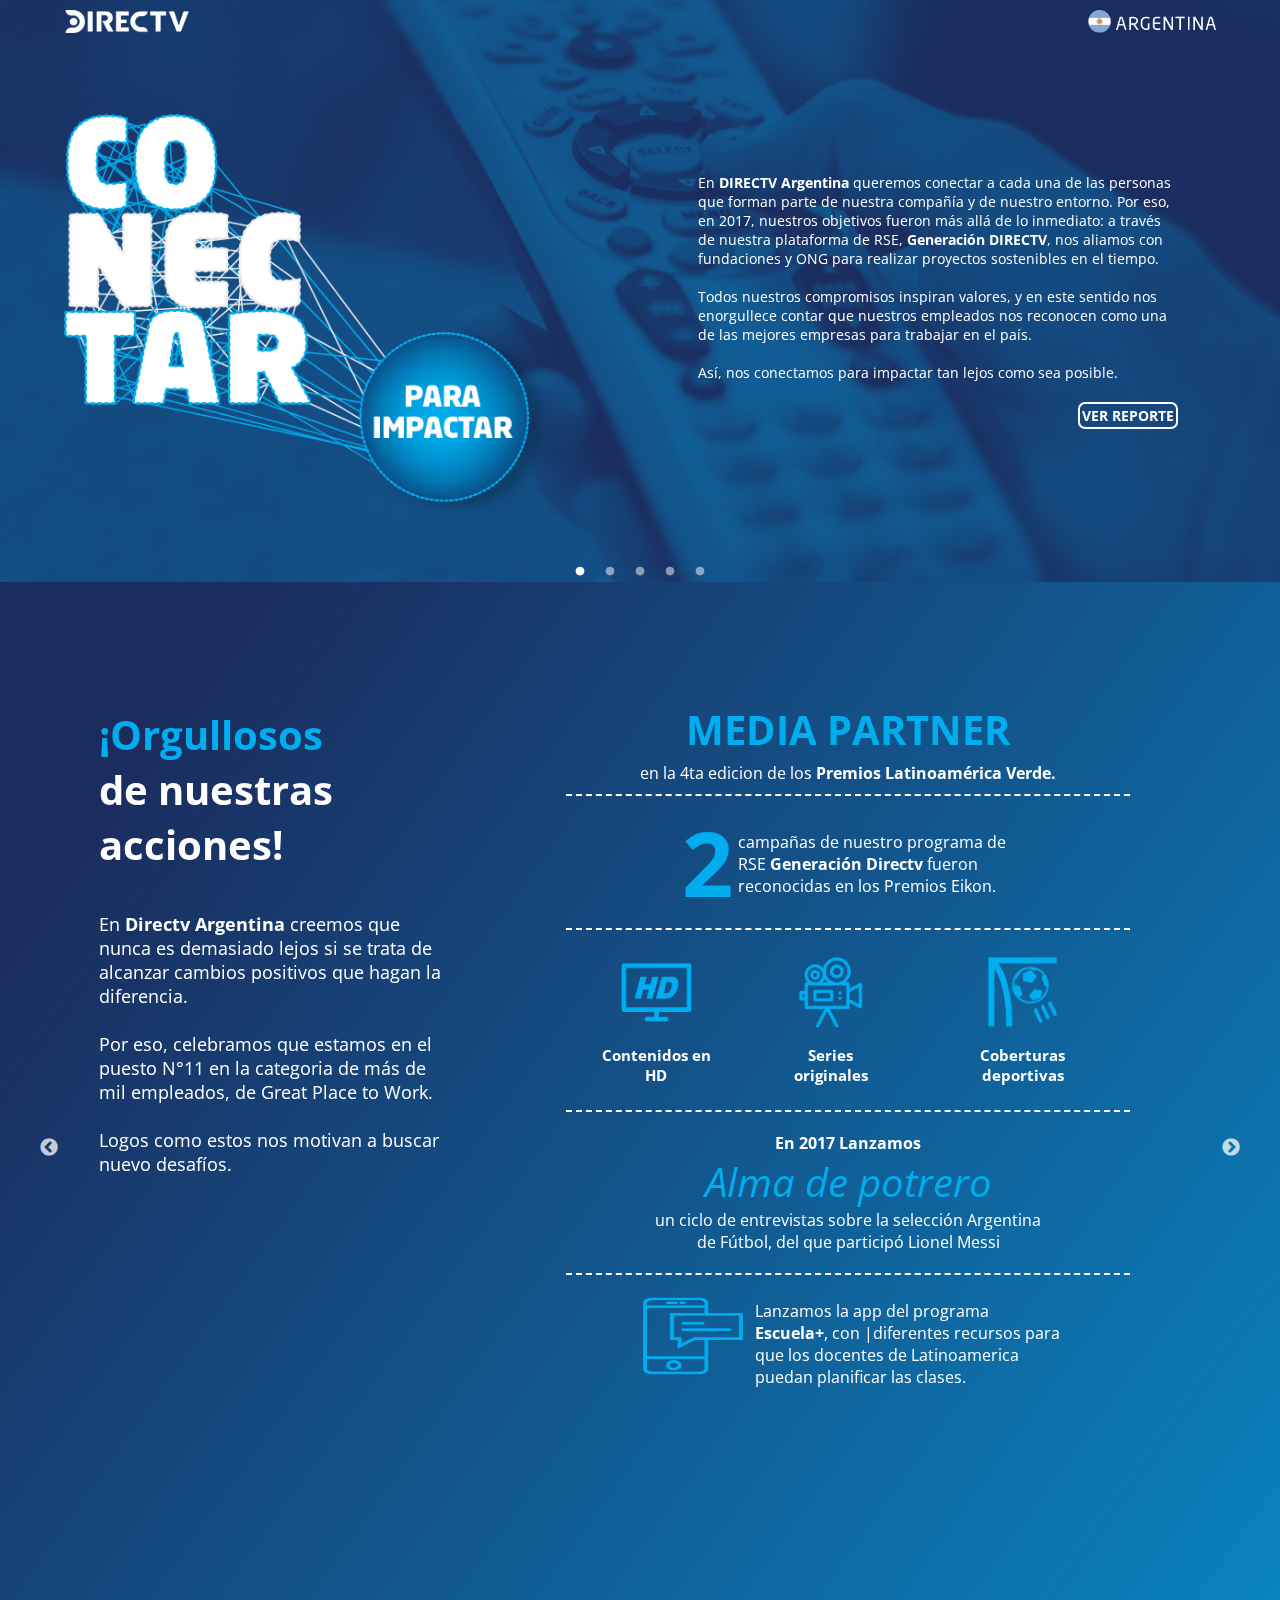
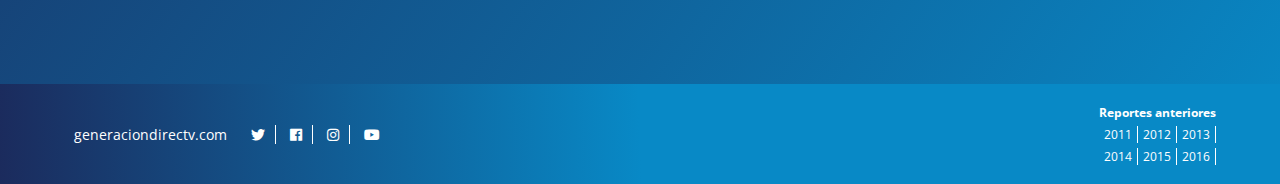
==== argentina/index.html @ cf3f569b "pre-fixes arg" ====
<!doctype html>
<html class="no-js" lang="">

<head>
  <meta charset="utf-8">
  <meta http-equiv="x-ua-compatible" content="ie=edge">
  <title></title>
  <meta name="description" content="">
  <meta name="viewport" content="width=device-width, initial-scale=1, shrink-to-fit=no">
  <meta name="keywords" content="directv, responsabilidad social, reporte de sustentabilidad, objetivos desarrollo sostenible, ods, rse, voluntariado, medio ambiente, tecnologia, satelital">

  <link rel="manifest" href="site.webmanifest">
  <link rel="apple-touch-icon" href="icon.png">
  <!-- Place favicon.ico in the root directory -->

  <!-- <link rel="stylesheet" href="css/normalize.css"> -->
  <link href="https://fonts.googleapis.com/css?family=Open+Sans:300,300i,400,600,600i,700,700i,800,800i" rel="stylesheet">
  <link rel="stylesheet" href="fonts/css/fontawesome-all.min.css">
  <link rel="stylesheet" type="text/css" href="js/slick/slick-theme.css"/>
  <link rel="stylesheet" type="text/css" href="js/slick/slick.css"/>
  <link rel="stylesheet" href="css/main.css">
</head>

<body>  
  <!-- GENERAL PADDING -->
    <!-- header -->
    <header>
      <a href="" class="logo"><img src="img/logo.png" alt=""></a>
      <div class="country">
        <img src="img/ARG.png" alt="">       
      </div>
    </header>

    <!-- upperPart -->
<div class="upperPart">
    <div class="menuHolder">
      <!-- <div class="layer">
      </div> -->
        <div class="left">
          <img src="img/conectar.png" alt="">          
        </div> 
        <div class="right">
          <span class="desc">
              En <b>DIRECTV Argentina</b> queremos conectar a cada una de las personas que forman parte de nuestra compañía y de nuestro entorno. Por eso, en 2017,  nuestros objetivos fueron más allá de lo inmediato: a través de nuestra plataforma de RSE, <b>Generación DIRECTV</b>, nos aliamos con fundaciones y ONG para realizar proyectos sostenibles en el tiempo. <br>
              <br>
              Todos nuestros compromisos inspiran valores, y en este sentido nos enorgullece contar que nuestros empleados nos reconocen como una de las mejores empresas para trabajar en el país. <br>
              <br>
              Así, nos conectamos para impactar tan lejos como sea posible. 
            </span>
            <div class="buttons">
              <a href="">VER REPORTE</a>
              <!-- <a href="">VER VIDEO</a> -->
          </div>
        </div>     
    </div>  
    <div class="menuHolder school">
      <div class="left">
         <h3>LLEVAMOS ESCUELA+ <span> <br>
                  CADA VEZ MAS LEJOS</span></h3>        
        <div class="buttons">
              <a href="#" onclick="school()">Ver más</a>
              <!-- <a href="">VER VIDEO</a> -->
          </div>
        </div>
        <div class="right">
          
           
        </div>
    </div> 
    <div class="menuHolder visor">
      <div class="left">
         <h3>II CONGRESO ESCUELA+,<span> <br>
                  EL EVENTO DESTACADO DEL AÑO</span></h3>       
        <div class="buttons">
              <a href="#" onclick="visor()">Ver más</a>
              <!-- <a href="">VER VIDEO</a> -->
          </div>
        </div>
        <div class="right">
          
           
        </div>
    </div> 
    <div class="menuHolder campanella">
      <div class="left">
         <h3>IMPULSAMOS EL CINE <span> <br>
                  EN LA REGION</span></h3>        
        <div class="buttons">
              <a href="#" onclick="campanella()">Ver más</a>
              <!-- <a href="">VER VIDEO</a> -->
          </div>
        </div>
        <div class="right">
          
           
        </div>
    </div> 
    <div class="menuHolder hands">
      <div class="left">
         <h3>VOLUNTARIOS<span> 
                  <br>QUE MULTIPLICAN BENEFICIOS</span></h3>        
        <div class="buttons">
              <a href="#" onclick="hands()">Ver más</a>
              <!-- <a href="">VER VIDEO</a> -->
          </div>
        </div>
        <div class="right">
          
           
        </div>
    </div> 

  </div>
  <div class="mainContainer">
        <div class="slider">
          <!-- primero -->
          <div class="resumen" style="display:none">
                <div class="desc">
                  <h3>¡Orgullosos<span> <br>
                  de nuestras acciones!</span></h3>
                  <p>En <b>Directv Argentina</b> creemos que nunca es demasiado lejos si se trata de alcanzar cambios positivos que hagan la diferencia.<br> <br> 

                  Por eso, celebramos que estamos en el puesto N°11 en la categoria de más de mil empleados, de Great Place to Work. <br><br> 
                  Logos como estos nos motivan a buscar nuevo desafíos.
                  </p>
                </div>
                <div class="infografia">
                    <div class="row isColumn first">
                      <h3>MEDIA PARTNER</h3>
                      <span>en la 4ta edicion de los <b>Premios Latinoamérica Verde.</b></span>
                    </div>
                    <div class="row isRow second">
                        <h1>2</h1>
                        <p>campañas de nuestro programa de RSE <b>Generación Directv</b> fueron reconocidas en los Premios Eikon.</p>
                    </div>
                     <div class="row isRow">
                        <div class="each">
                            <img src="img/iconos_dtv-28.png">
                            <span>Contenidos en HD</span>
                        </div>  
                        <div class="each">
                            <img src="img/iconos_dtv-40.png">
                            <span>Series originales</span>
                        </div>
                        <div class="each">
                            <img src="img/iconos_dtv-35.png">
                            <span>Coberturas deportivas</span>
                        </div>
                    </div>
                    <div class="row isColumn forth">
                      <b>En 2017 Lanzamos</b>
                      <em>Alma de potrero</em>
                      <span>un ciclo de entrevistas sobre la selección Argentina de Fútbol, del que participó Lionel Messi</span>
                    </div>
                    <div class="row isRow fifth">
                      <img src="img/iconos_dtv-30.png">
                      <span>Lanzamos la app del programa <b>Escuela+</b>, con |diferentes recursos para que los docentes de Latinoamerica puedan planificar las clases.
                      </span>
                    </div>
                </div>
                    
           </div>
          <!-- Escuelas -->
           <div class="item">
              <div class="upper">
                <div class="desc">
                  <h3>Llevamos Escuela+ <span> <br>
                  cada vez mas lejos</span></h3>
                  <p>Realizamos una verdadera expedición para anunciar la llegada de <b>Escuela+</b> a más de 123 escuelas rurales del norte argentino, con el objetivo de complementar la enseñanza y mejorar su conectividad acortando la brecha digital. <br> 

                  Además, capacitamos a docentes para que puedan aplicar los recursos del programa educativo en la Base Esperanza de la Antártida Argentina.
                  </p>
                </div>
                <div class="infografia">
                    <img src="img/infografia1.png" alt="">
                </div>
               <!--  <div class="grafs">
                  <div class="grafRow">
                      <div class="grafItemR dashedU">
                        <img src="img/iconos_dtv-17.png">
                      <div class="grafItemC">
                        <h3>123 ESCUELAS</h3>
                        <span>rurales con Salta contarán en el futuro con <b>Escuela+</b>. La implementacion inicio en 2017 y continúa en la actualidad.</span>
                      </div>
                    </div>    
                    <div class="grafItemC">
                      <div class="grafItemR">
                        <h3>2 DOCENTES CAPACITADOS</h3>
                        <img src="img/iconos_dtv-45.png">
                        <img src="img/iconos_dtv-45.png">
                      </div>
                      <span>
                        en la Escuela N° 38 Presidente Ricardo Alfonsin, en Base Esperanza, Antástida Argentina, a la que asisten 13 estudiantes.
                      </span>
                    </div>    
                  </div>   
                  <div class="grafRow">
                        <div class="grafItemC">
                       <div class="grafItemR">
                          <h3>120 MAESTROS</h3>
                        <img src="img/iconos_dtv-26.png">
                          
                        </div>
                        <span>
                          de Salta fueron capacitados en los recursos del programa.
                        </span>
                    </div>    
                    <div class="grafItemR dashedD">
                        <img src="img/iconos_dtv-14.png">
                       
                        <div class="grafItemC">
                        <h3>693 ESCUELAS</h3>
                          <span>ya cuentan con el servicio <b>Escuela+</b> en todo el país.</span>
                        </div>
                    </div>  
                  </div>
                </div> -->
              </div>
              <div class="lower">
                <h4>CONECTAMOS</h4>
                  <div class="circulos">
                    <div class="circItem">
                      <span>INNOVACIÓN</span>
                      Trabajamos con el Ministerio de Educación, Ciencia y Tecnología de la Provincia de Salta y el Ministerio de Educación de Tierra del Fuego.
                    </div>
                    <div class="circItem">
                      <span>SOCIOS</span>
                        Escuela+ cuenta con la tecnología satelital de DIRECTV y el contenido educativo de Discovery en la Escuela, National Geographic, Takeoff Media, Torneos y Disney.
                    </div>
                   <img src="img/escuela.png" alt="">
                  </div>
                  <div class="testimonios">
                    <div class="testItem">
                      <img src="img/proge_salta.png" alt="">
                      <div class="text">
                        <span><b>Aldo Palacios</b>, director de la escuela N° 4526 
                          <br>El Rosal, en Salta.</span>
                        <br>
                        <em>“De a poco nos vamos familiarizando y logrando mejores resultados en el aprendizaje de los alumnos. Las herramientas del programa facilitan nuestro trabajo”.</em>
                      </div>
                    </div>
                    <div class="testItem">
                      <img src="img/maestros_antartida.png" alt="">
                      <div class="text">
                        <span><b>Víctor Navarro Salazar y Mariana Ibarra</b>, docentes en la Antártida</span>
                        <br>
                        <em>“El programa Escuela+ va a ser muy importante para nuestro trabajo diario, porque complementa las clases”. </em>
                      </div>
                    </div>
                  </div>
              </div>           
           </div>
           <!-- congreso -->
            <div class="item item2">
              <div class="upper">
                <div class="desc">
                  <h3>II Congreso Escuela+, <span> <br>
                  el evento destacado del año</span></h3>
                  <p>Por primera vez en Argentina, realizamos el II Congreso Iberoamericano <b>Escuela+</b> “Multipantallas en el aula”, con reconocidos oradores del ambiente académico internacional. <br> 
                  <br>
                  Más de 500 personas participaron del evento sobre educación, que superó expectativas y tuvo una gran difusión.
                  </p>
                </div>
                <div class="infografia">
                    <img src="img/infografia2.png" alt="">
                </div>
              </div>
              <div class="lower">
                <h4>CONECTAMOS</h4>
                  <div class="circulos">
                    <div class="circItem">
                      <span>VALOR</span>
                      El evento fue reconocido por la Legislatura Porteña como un “Congreso de Interés Educacional de la Ciudad de Buenos Aires”. 
                    </div>
                   <img class="congres1" src="img/congeso1.png" alt="">
                   <img class="congres2" src="img/congreso.png" alt="">
                  </div>
              </div>           
           </div>
            <!-- Cine -->
           <div class="item item3">
              <div class="upper">
                <div class="desc">
                  <h3>Impulsamos el cine <span> <br>
                  en la region</span></h3>
                  <p>Fuimos parte de la segunda edición del <b>Festival Académico de Cine Universitario (FACIUNI)</b>, que impulsa el cine en la región y promueve la formación de futuros cineastas. En Argentina, el evento contó con la presencia del director de cine y ganador del Oscar, Juan José Campanella, que brindó una masterclass para estudiantes de cine. <br>

                  Además, se difundieron los cortos ganadores de la cuarta edición del certamen <b>DIRECTV Cinema+</b>, un concurso que premia con dinero y becas de estudio a jóvenes universitarios. 
                  </p>
                </div>
                <div class="infografia">
                    <img src="img/infografia3.png" alt="">
                </div>
              </div>
              <div class="lower">
                <h4>CONECTAMOS</h4>
                  <div class="circulos">
                    <div class="circItem">
                      <span>SOCIOS</span>
                     <b>DIRECTV Cinema+</b> es el compromiso de nuestra compañía y socios como Sundance Channel y Creative Artists Agency.
                    </div>
                    
                   <img class="cine1" src="img/cine1.png" alt="">
                   <img class="cine2" src="img/cine.png" alt="">
                  </div>
                  <div class="testimonios">
                    <div class="testItem">
                      <img src="img/campanella_test.png" alt="">
                      <div class="text">
                        <span><b>Juan José Campanella</b>, director de cine y ganador del Oscar</span>
                        <br>
                        <em>"El cine latinoamericano ha ido creciendo aceleradamente a lo largo de los años debido al desarrollo del talento de nuestros cineastas y su habilidad para contar historias propias".</em>
                      </div>
                    </div>
                  </div>
              </div>           
           </div>
           <!-- voluntarios -->
            <div class="item item4">
              <div class="upper">
                <div class="desc">
                  <h3>Voluntarios<span> 
                  <br>que multiplican beneficios</span></h3>
                  <p>
                  A través de nuestros voluntarios donamos horas a organizaciones sociales que en distintos puntos del país contribuyen con proyectos sostenibles para los que más necesitan. <br>
                  <br>
                  Como en Santa Fe, que realizamos mejoras en la casa de Valentín Olmedo, un jugador de la Selección Nacional de Fútbol en silla de ruedas, y esta acción nos permitió concientizar sobre la problemática de la discapacidad. También fuimos parte de la acción de voluntariado regional <b>Piedra, Papel, Tijera</b> en Perú, que les llevó soluciones a las familias afectadas por los aludes. 
                  </p>
                </div>
                <div class="infografia">
                    <img src="img/infografia4.png" alt="">
                </div>
              </div>
              <div class="lower">
                <h4>CONECTAMOS</h4>
                  <div class="circulos">
                    <div class="circItem">
                      <span>ALIADOS</span>
                      Apoyamos a varias organizaciones, como Fundación Sí y Powerchair Football, con las que trabajamos en diferentes iniciativas de responsabilidad social. 
                    </div>
                    <div class="circItem">
                      <span>VALOR</span>
                        Por quinto año consecutivo <b>DIRECTV Argentina</b> fue elegida como la empresa más solidaria de Vicente López, gracias a las iniciativas que desarrolló en esa comunidad. 
                    </div>
                   <img class="volun1" src="img/voluntarios.png" alt="">
                  </div>    
              </div>           
           </div>
           
      <!-- fin sliders -->
        </div>
  
  </div>
  <footer class="footer">
    <div class="social">
      <a href="http://www.generaciondirectv.com/">
        generaciondirectv.com
      </a>
      <a href="http://twitter.com/generaciondtv" class="bRight"><i class="fab fa-twitter"></i></a>
      <a href="https://www.facebook.com/generaciondtv" class="bRight"><i class="fab fa-facebook"></i></a>
      <a href="http://instagram.com/generaciondtv" class="bRight"><i class="fab fa-instagram"></i></a>
      <a href="https://www.youtube.com/user/GENERACIONDTV"><i class="fab fa-youtube"></i></a>
    </div>
      
      <div class="reports">
        <b>Reportes anteriores</b>
        <div class="years">
          <a class="bRight" href="#">2011</a>
          <a class="bRight" href="#">2012</a>
          <a class="bRight" href="#">2013</a>
        </div>
        <div class="years">  
          <a class="bRight" href="#">2014</a>
          <a class="bRight" href="#">2015</a>
          <a class="bRight" href="#">2016</a>
        </div>

      </div>   
       
    
  </footer>
<script src="js/main.js"></script>
  <!-- Global site tag (gtag.js) - Google Analytics -->
<script async src="https://www.googletagmanager.com/gtag/js?id=UA-119318359-1"></script>
<script>
  window.dataLayer = window.dataLayer || [];
  function gtag(){dataLayer.push(arguments);}
  gtag('js', new Date());

  gtag('config', 'UA-119318359-1');
</script>
  <script
  src="https://code.jquery.com/jquery-2.2.4.min.js"
  integrity="sha256-BbhdlvQf/xTY9gja0Dq3HiwQF8LaCRTXxZKRutelT44="
  crossorigin="anonymous"></script>
  <script type="text/javascript" src="js/slick/slick.min.js"></script>
  <script type="text/javascript" src="js/main.js"></script>
</body>

</html>
---- argentina/css/main.css ----
body {
	/*background-color: #1b2b5d;*/
	background-image: -webkit-linear-gradient(top left, #1b2b5d 25%, #0889c6 100%);
	background-image: -o-linear-gradient(top left, #1b2b5d 25%, #0889c6 100%);
	background-image: linear-gradient(to bottom right, #1b2b5d 25%, #0889c6 100%);
	margin: 0;
	/*background-repeat: no-repeat;*/
	font-family: 'Open Sans', sans-serif;
	/*background-size: cover;*/
	font-size: 14px;
	position: relative;
}

a {
	text-decoration: none;
}

.mainContainer {
	display: flex;
	flex-direction: column;
	padding: 0 5vw;
	height: 100%;
}

header {
	position: absolute;
	display: flex;
	flex-direction: row;
	justify-content: space-between;
	/* margin-top: 15px; */
	z-index: 1;
	width: 100%;
	padding: 10px 0;
}

header .logo img {
	width: 10vw;
}

.logo  {
	margin-left: 5vw;
}

.country {
	margin-right: 5vw;
}


.country img{
	width: 10vw;
}

.upperPart {
	display: flex;
	flex-direction: column;
	background-color: #1b2b5d;
	background-image: -webkit-linear-gradient(292deg, #1b2b5d 25%, #0889c6 100%);
	background-image: -o-linear-gradient(292deg, #1b2b5d 25%, #0889c6 100%);
	background-image: linear-gradient(22deg, #1b2b5d 25%, #0889c6 100%);
}

.menuHolder {
	display: flex !important;
	flex-direction: row;
}

.menuHolder:first-child {
	background: url(../img/fondoControl.jpg) no-repeat center center;
}

.layer {
    background-color: #1b2b5d;
    opacity: .7;
    position: absolute;
    top: 0;
    left: 0;
    width: 100%;
    height: 100%;
}

.left {
	display: flex;
	flex-direction: column;
	padding: 5vw 5vw;
}

.left img {
	width: 35em;
	z-index: 1;
	margin-top: 50px;
}

.buttons {
	width: 75%;
	display:  flex;
	flex-direction:  row;
	justify-content: flex-end;
}


.buttons a {
	color: white;
	border: 2px solid white;
	border-radius: 7px;
	padding: 2px;
	font-size: 14px;
	font-weight:  bold;
}

.desc {
	color: white;
	margin: 20px 0;
	width: 75%;
}

.right {
	flex-direction:  column;
	width: 50%;
	display:  flex;
	align-items:  center;
	justify-content: center;
	z-index: 1;
}


.right ul {
	
list-style-type: none;
	
height: 100%;
	
width: 100%;
	
z-index: -1;
	
-webkit-clip-path: polygon(100% 0, 100% 81%, 0 60%, 0 48%, 66% 0);
clip-path: polygon(100% 0, 100% 81%, 0 60%, 0 48%, 66% 0);
	
padding: 0;
	
margin: 0;
	}

.right li {
	text-decoration: none;
	height: 150px;
	width: 100%;
	-webkit-background-size: cover;
  	-moz-background-size: cover;
  	-o-background-size: cover;
 	background-size: cover;
 	cursor: pointer;
 
}


.right li:hover {
	opacity: .4;
	/*-webkit-transition: opacity 0.3s ease-in;
    -moz-transition: opacity 0.3s ease-in;
    transition: opacity 0.3s ease-in;*/
}


.school {
	background: url(../img/school.png) no-repeat center center !important;
	-webkit-background-size: cover;
  	-moz-background-size: cover;
  	-o-background-size: cover;
  	background-size: cover;
}

.visor {
	background: url(../img/visor.png) no-repeat center center !important;
	-webkit-background-size: cover;
  	-moz-background-size: cover;
  	-o-background-size: cover;
  	background-size: cover;
}

.hands {
	background: url(../img/hands.png) no-repeat center center !important;
	-webkit-background-size: cover;
  	-moz-background-size: cover;
  	-o-background-size: cover;
  	background-size: cover;
}

.campanella {
	background: url(../img/campanella.png) no-repeat center center !important;
	-webkit-background-size: cover;
  	-moz-background-size: cover;
  	-o-background-size: cover;
  	background-size: cover;
}

.school h3,
.visor h3,
.hands h3,
.campanella h3{
	color: #0caee5;
	font-size: 50px;
}

.school h3 span,
.visor h3 span,
.hands h3 span,
.campanella h3 span{
	color: white;
	
}

.school .buttons a,
.visor .buttons a,
.hands .buttons a,
.campanella .buttons a{
	background-color: white;
	color: #0caee5;
    padding: 5px 15px;
    font-size: 18px;
    font-weight: bold;
    border-radius: 0;
	
}

.school .buttons,
.visor .buttons,
.hands .buttons,
.campanella .buttons{
	justify-content: flex-start;
	
}


.right img {
	height: 100%;
	width: 100%;
}
.upperPart .slick-dots {
	bottom: 0;
}

.upperPart .slick-dots li button:before {
	color: white;
	opacity: .5;
}

.upperPart .slick-dots li.slick-active button:before {
    opacity: 100;
    color: white;
}


.slick-dots li button:before {
	font-size: 10px;
}

.arrow {
	width: 100%;
	display: flex;
	justify-content: center;
	align-items: center;
	height: 25px;
	padding: 5px 0;
}

.arrow i {
	color: white;
	opacity: .5;
}

.slider .item {
	display: flex;
	flex-direction: column;
	padding: 10px;

}

.slider .item .upper {
	display: flex;
	flex-direction: row;

}

.slider .item .upper .desc{
	display: flex;
	flex-direction: column;
	width: 35%;
	color: white;
}

.slider .item .upper .desc h3{
	width: 60%;
	color: #0caee5;
	font-size: 26px;
}

.slider .item4 .upper .desc h3{
	width: 70%;
}

.slider .item2 .upper .desc h3{
	width: 80%;
	color: #0caee5;
	font-size: 24px;
	margin-bottom: 24px;
}

.slider .item .upper .desc h3 span{
	color: white;
	font-size: 22px;
}

.slider .item .upper .desc p {
	margin: 0;
}

.slider .item .upper .infografia {
	width: 60%;	
	margin-left: 15px;
	margin-top: 80px;
}

.slider .item2 .upper .infografia {
	
	margin-top: 50px;
}

.slider .item3 .upper .infografia {
	
	margin-top: 0;
}

.slider .item .upper .infografia img{
	width: 100%;	
}

.slider .item2 .upper .infografia img{
	width: 90%;
	margin-left: 40px;	
}

.slider .item3 .upper .infografia img{
	width: 55%;
	margin-left: 90px;	
}


.slider .item .lower {
	display: flex;
	flex-direction: column;	
}

.slider .item .lower h4{
	color: white;
	font-size: 30px;
}

.slider .item .lower  .circulos{
	display: flex;
	flex-direction: row;
	justify-content: space-around;
	align-items:  center;
}

.slider .item .lower  .circulos .holder{
	
}


.slider .item .lower .circulos .circItem{
	display: flex;
	flex-direction: column;
	color: white;
	width: 16%;
	border: 2px dashed white;
	border-radius: 100%;
	height: 180px;
	align-items: center;
	justify-content: center;
	text-align: center;
	font-size: 12px;
	padding: 15px;
}

.slider .item .lower .circulos .circItem:first-child {
	margin-left: 50px;
}



.slider .item .lower  .circulos .circItem span{
	color: #0caee5;
	font-size: 20px;
	font-weight: bold;
}

.slider .item .lower .circulos img{
	width: 40%;	
	height: 50%;
	-webkit-clip-path: polygon(0 0, 100% 0%, 99% 100%, 4% 91%);
	clip-path: polygon(0 0, 100% 0%, 99% 100%, 4% 91%);
	margin-left: 50px;
}

.slider .item3 .lower .circulos img,
.slider .item2 .lower .circulos img{
	margin-left: 0;
}


.slider .item2 .lower .circulos .congres1 {
	width: 30%;	
	height: 40%;
	-webkit-clip-path: polygon(3% 3%, 100% 0%, 95% 88%, 1% 96%);
	clip-path: polygon(3% 3%, 100% 0%, 95% 88%, 1% 96%);
}


.slider .item2 .lower .circulos .congres2 {
	width: 40%;	
	height: 50%;
	-webkit-clip-path: polygon(0 14%, 100% 0%, 96% 95%, 0 100%);
	clip-path: polygon(0 14%, 100% 0%, 96% 95%, 0 100%);
}

.slider .item3 .lower .circulos .cine1{
	width: 30%;	
	height: 40%;
	-webkit-clip-path: polygon(0 0, 100% 0%, 97% 97%, 8% 98%);
	clip-path: polygon(0 0, 100% 0%, 97% 97%, 8% 98%);
}

.slider .item3 .lower .circulos .cine2 {
	width: 40%;	
	height: 50%;
	-webkit-clip-path: polygon(0 7%, 100% 0%, 97% 95%, 4% 100%);
	clip-path: polygon(0 7%, 100% 0%, 97% 95%, 4% 100%);
}

.slider .item4 .lower .circulos .volun1 {
	width: 40%;	
	height: 50%;
	-webkit-clip-path: polygon(0 7%, 100% 0%, 96% 100%, 4% 100%);
	clip-path: polygon(0 7%, 100% 0%, 96% 100%, 4% 100%);
}


.slider .item .lower .testimonios{
	display: flex;
	flex-direction: row;
	justify-content: space-around;
	margin: 30px 60px;
}

.slider .item .lower .testimonios .testItem {
	display: flex;
	flex-direction: row;
	color: white;
	width: 45%;
	font-size: 12px;
}

.slider .item3 .lower .testimonios .testItem {
	
	width: 60%;
	
}
.slider .item .lower .testimonios .testItem .text {
	display: flex;
	flex-direction: column;
	justify-content: center;
}

.slider .item .lower .testimonios .testItem .text span{
	
}

.slider .item .lower .testimonios .testItem .text em{
	font-size: 14px;
}
.slider .item .lower .testimonios .testItem img {
	width: 35%;
	border-radius: 100%;
	height: 160px;
	/*margin: 0 20px;*/
}

.slider .item3 .lower .testimonios .testItem img {
	width: 70%;
	height: 175px;
}



.footer {
	display: flex;
	flex-direction: row;
	height: 10vh;
	justify-content: space-between;
	align-items: center;
	background-color: #1b2b5d;
	background-image: -webkit-linear-gradient(358deg, #1b2b5d 0%, #0889c6 50%);
	background-image: -o-linear-gradient(358deg, #1b2b5d 0%, #0889c6 50%);
	background-image: linear-gradient(88deg, #1b2b5d 0%, #0889c6 50%);
	padding: 5px 5vw;
	
}

.footer .social a {
	color: white;
	font-size: 14px;
	padding: 0 10px;
}

.footer .reports {
	display: flex;
	flex-direction: column;
	color: white;
	font-size: 12px;
}

.footer .reports .years{
	display: flex;
	flex-direction: row;
	margin-top: 5px;
}


.footer .reports .years a{
	padding: 0 5px;
	color: white;
}

.footer .bRight {
	border-right: 1px solid white;

}

.resumen {

display: flex !important;

flex-direction:  row;

padding: 35px;
}

.resumen .desc {

width: 50%;

font-size: 18px;
}

.resumen .desc h3 {
	
color: #00adee;
	
font-size: 40px;
}

.resumen .desc span {
	
color: white;
}

.resumen .infografia {

display:  flex;

flex-direction:  column;

justify-content:  center;

align-items:  center;

color: white;

font-size: 16px;
}



.resumen .row {

display: flex;

width: 70%;

justify-content:  center;

border-bottom: 2px dashed white;
}

.resumen .row:last-child {

border-bottom: 0;

}

.resumen .row  .each{

display:  flex;

flex-direction:  column;

justify-content:  center;

align-items:  center;

padding: 5px;

margin: 20px;
}

.resumen .row  .each img{

width: 75px;

margin-bottom: 15px;
}

.resumen .row  .each span {

text-align: center;

font-weight:  bold;

font-size: 15px;
}

.infografia h3 {

margin: 5px 0;

font-size: 40px;

justify-content:  center;

display: flex;

color: #00adee;
}

.isRow {
	flex-direction: row;
}

.isColumn {
	flex-direction: column;
} 

.first {

margin-top: 50px;
}

.first span{
 text-align: center;
 margin-bottom: 10px;
}

.second {

}

.second h1{

color: #00adee;

font-size: 90px;

margin: 5px;
}

.second p{width: 50%;margin: 35px 0;height: 40px;}

.forth {
	align-items: center;

}
.forth b {
	margin-top: 20px;
}
.forth em {
	
font-size: 40px;
	
color: #00adee;
}

.forth span {text-align:  center;width: 69%;margin-bottom: 20px;}

.fifth img{

width: 22%;

height: 50%;

margin: 20px 0;
}

.fifth span {

width: 55%;

margin: 25px 0;
}


.grafs {
	display: flex;
	flex-direction:column;
	width: 50%;

}
.grafRow{
	display: flex;
	flex-direction:row;
}
.grafs h3{
	font-size: 25px;
	color: white;
}

.grafs span{
	font-size: 16px;
	color: white;
}

.grafs img{
	
}

.grafItemR {
	display: flex;
	flex-direction: row;

}

.grafItemC {
	display: flex;
	flex-direction: column;
	
}

.dashedU {
	border-bottom: 2px dashed white;
	border-right:  2px dashed white;
}

.dashedD {
	border-top: 2px dashed white;
	border-left:  2px dashed white;
}
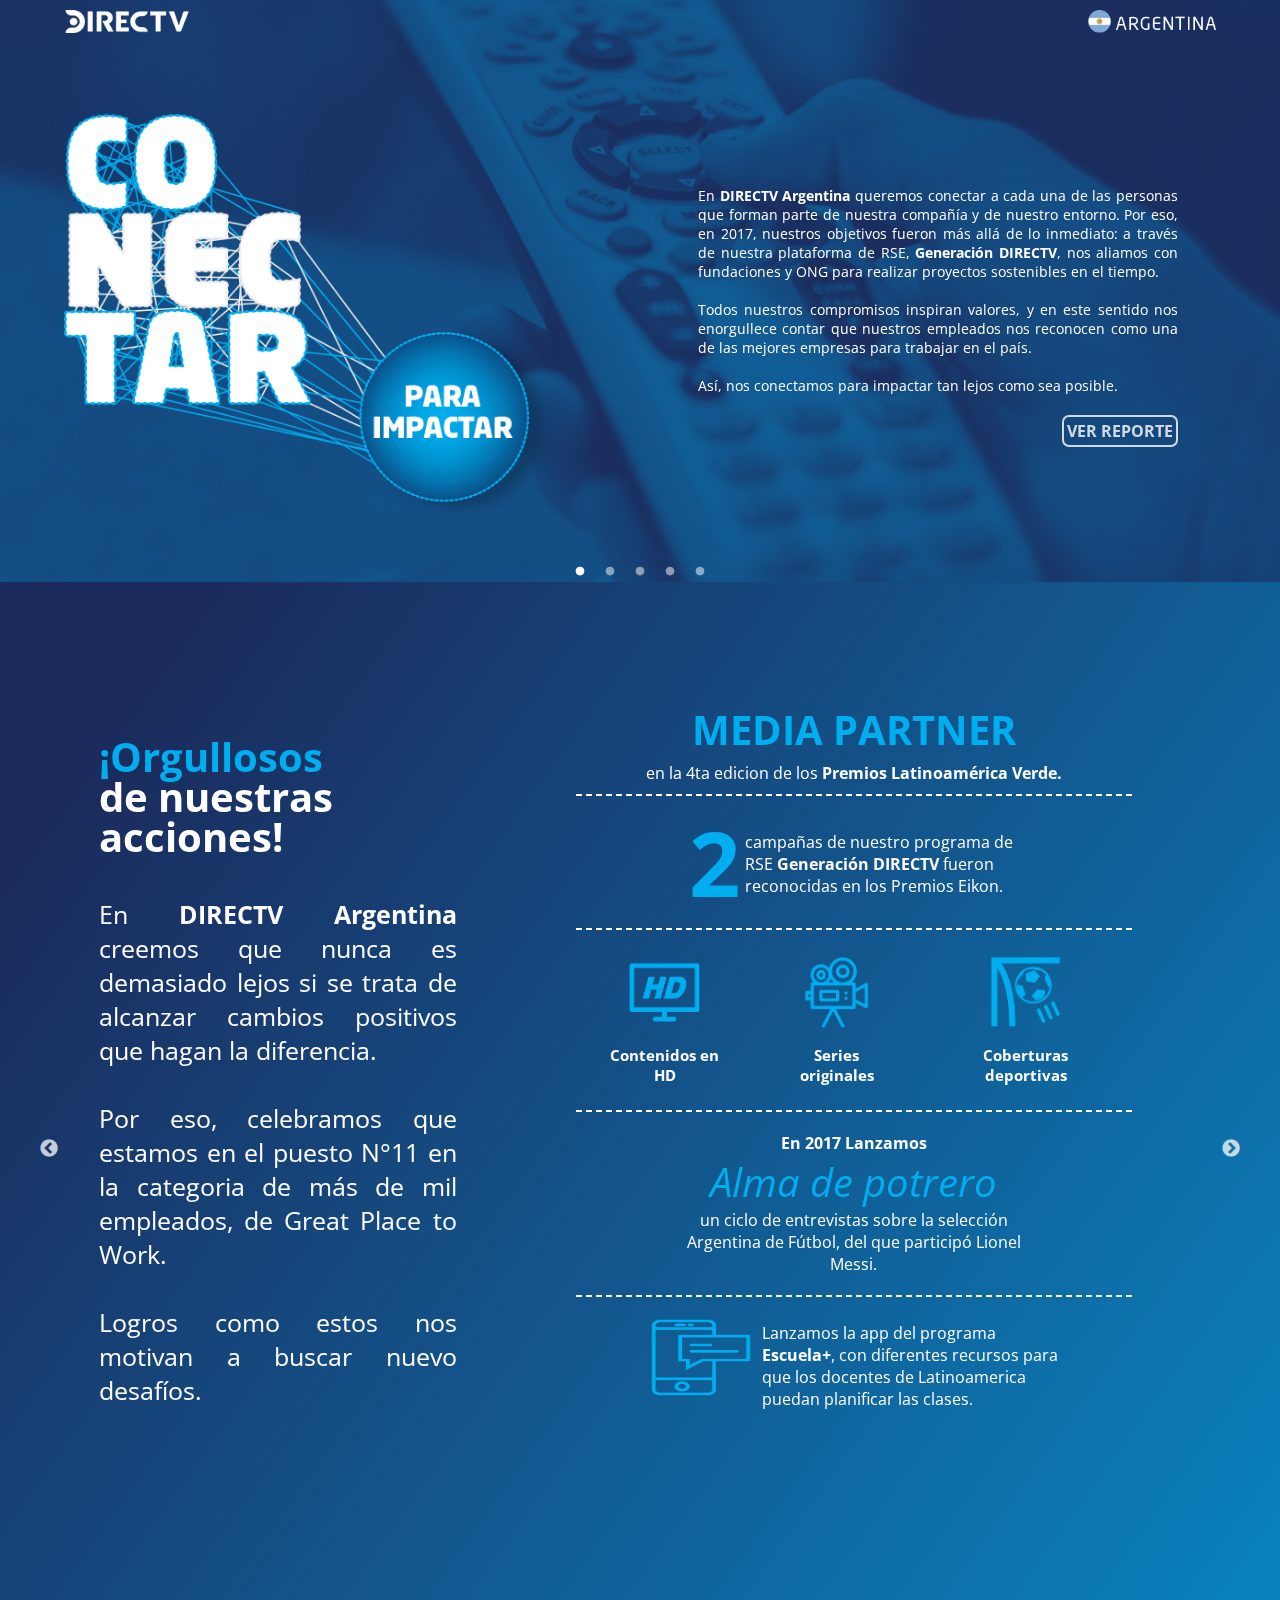
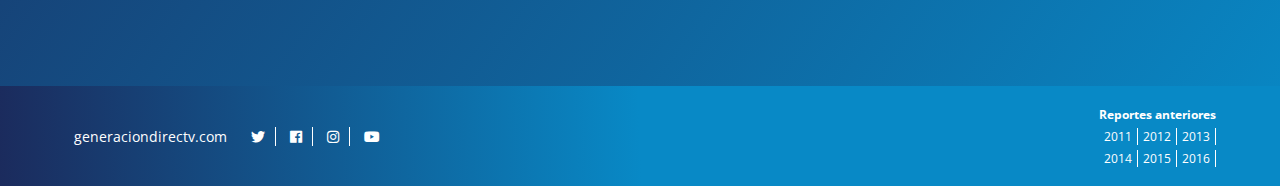
==== commit fb13b991: "fixes meli" ====
--- a/argentina/index.html
+++ b/argentina/index.html
@@ -4,10 +4,10 @@
 <head>
   <meta charset="utf-8">
   <meta http-equiv="x-ua-compatible" content="ie=edge">
-  <title></title>
+  <title>DIRECTV Argentina | Reporte de sustentabilidad 2017</title>
   <meta name="description" content="">
   <meta name="viewport" content="width=device-width, initial-scale=1, shrink-to-fit=no">
-  <meta name="keywords" content="directv, responsabilidad social, reporte de sustentabilidad, objetivos desarrollo sostenible, ods, rse, voluntariado, medio ambiente, tecnologia, satelital">
+  <meta name="keywords" content="DIRECTV, responsabilidad social, reporte de sustentabilidad, objetivos desarrollo sostenible, ods, rse, voluntariado, medio ambiente, tecnologia, satelital">
 
   <link rel="manifest" href="site.webmanifest">
   <link rel="apple-touch-icon" href="icon.png">
@@ -118,10 +118,10 @@
                 <div class="desc">
                   <h3>¡Orgullosos<span> <br>
                   de nuestras acciones!</span></h3>
-                  <p>En <b>Directv Argentina</b> creemos que nunca es demasiado lejos si se trata de alcanzar cambios positivos que hagan la diferencia.<br> <br> 
+                  <p>En <b>DIRECTV Argentina</b> creemos que nunca es demasiado lejos si se trata de alcanzar cambios positivos que hagan la diferencia.<br> <br> 
 
                   Por eso, celebramos que estamos en el puesto N°11 en la categoria de más de mil empleados, de Great Place to Work. <br><br> 
-                  Logos como estos nos motivan a buscar nuevo desafíos.
+                  Logros como estos nos motivan a buscar nuevo desafíos.
                   </p>
                 </div>
                 <div class="infografia">
@@ -131,7 +131,7 @@
                     </div>
                     <div class="row isRow second">
                         <h1>2</h1>
-                        <p>campañas de nuestro programa de RSE <b>Generación Directv</b> fueron reconocidas en los Premios Eikon.</p>
+                        <p>campañas de nuestro programa de RSE <b>Generación DIRECTV</b> fueron reconocidas en los Premios Eikon.</p>
                     </div>
                      <div class="row isRow">
                         <div class="each">
@@ -150,11 +150,11 @@
                     <div class="row isColumn forth">
                       <b>En 2017 Lanzamos</b>
                       <em>Alma de potrero</em>
-                      <span>un ciclo de entrevistas sobre la selección Argentina de Fútbol, del que participó Lionel Messi</span>
+                      <span>un ciclo de entrevistas sobre la selección Argentina de Fútbol, del que participó Lionel Messi.</span>
                     </div>
                     <div class="row isRow fifth">
                       <img src="img/iconos_dtv-30.png">
-                      <span>Lanzamos la app del programa <b>Escuela+</b>, con |diferentes recursos para que los docentes de Latinoamerica puedan planificar las clases.
+                      <span>Lanzamos la app del programa <b>Escuela+</b>, con diferentes recursos para que los docentes de Latinoamerica puedan planificar las clases.
                       </span>
                     </div>
                 </div>
@@ -225,7 +225,7 @@
                     </div>
                     <div class="circItem">
                       <span>SOCIOS</span>
-                        Escuela+ cuenta con la tecnología satelital de DIRECTV y el contenido educativo de Discovery en la Escuela, National Geographic, Takeoff Media, Torneos y Disney.
+                        <b>Escuela+</b>  cuenta con la tecnología satelital de <b>DIRECTV</b> y el contenido educativo de Discovery en la Escuela, National Geographic, Takeoff Media, Torneos y Disney.
                     </div>
                    <img src="img/escuela.png" alt="">
                   </div>
@@ -242,7 +242,7 @@
                     <div class="testItem">
                       <img src="img/maestros_antartida.png" alt="">
                       <div class="text">
-                        <span><b>Víctor Navarro Salazar y Mariana Ibarra</b>, docentes en la Antártida</span>
+                        <span><b>Víctor Navarro Salazar y Mariana Ibarra</b>, docentes en la Antártida.</span>
                         <br>
                         <em>“El programa Escuela+ va a ser muy importante para nuestro trabajo diario, porque complementa las clases”. </em>
                       </div>
@@ -284,7 +284,7 @@
                   <h3>Impulsamos el cine <span> <br>
                   en la region</span></h3>
                   <p>Fuimos parte de la segunda edición del <b>Festival Académico de Cine Universitario (FACIUNI)</b>, que impulsa el cine en la región y promueve la formación de futuros cineastas. En Argentina, el evento contó con la presencia del director de cine y ganador del Oscar, Juan José Campanella, que brindó una masterclass para estudiantes de cine. <br>
-
+                    <br>
                   Además, se difundieron los cortos ganadores de la cuarta edición del certamen <b>DIRECTV Cinema+</b>, un concurso que premia con dinero y becas de estudio a jóvenes universitarios. 
                   </p>
                 </div>
@@ -307,7 +307,7 @@
                     <div class="testItem">
                       <img src="img/campanella_test.png" alt="">
                       <div class="text">
-                        <span><b>Juan José Campanella</b>, director de cine y ganador del Oscar</span>
+                        <span><b>Juan José Campanella</b>, director de cine y ganador del Oscar.</span>
                         <br>
                         <em>"El cine latinoamericano ha ido creciendo aceleradamente a lo largo de los años debido al desarrollo del talento de nuestros cineastas y su habilidad para contar historias propias".</em>
                       </div>
@@ -365,13 +365,13 @@
       <div class="reports">
         <b>Reportes anteriores</b>
         <div class="years">
-          <a class="bRight" href="#">2011</a>
-          <a class="bRight" href="#">2012</a>
-          <a class="bRight" href="#">2013</a>
+          <a class="bRight" href="http://directvsustentable.com/argentina/reportes/DIRECTV_RSE_2011.pdf">2011</a>
+          <a class="bRight" href="http://directvsustentable.com/argentina/reportes/directvrse/">2012</a>
+          <a class="bRight" href="http://directvsustentable.com/argentina/reportes/2013.html">2013</a>
         </div>
         <div class="years">  
-          <a class="bRight" href="#">2014</a>
-          <a class="bRight" href="#">2015</a>
+          <a class="bRight" href="http://directvsustentable.com/argentina/reportes/reporte_2014/index.html#p=1">2014</a>
+          <a class="bRight" href="http://directvsustentable.com/argentina/reportes/Reporte_2015/">2015</a>
           <a class="bRight" href="#">2016</a>
         </div>
 
--- a/argentina/css/main.css
+++ b/argentina/css/main.css
@@ -102,15 +102,21 @@
 	color: white;
 	border: 2px solid white;
 	border-radius: 7px;
-	padding: 2px;
-	font-size: 14px;
+	padding: 3px;
+	font-size: 16px;
 	font-weight:  bold;
+	opacity: .8;
+}
+
+.buttons a:hover {
+	opacity: 10;
 }
 
 .desc {
 	color: white;
-	margin: 20px 0;
+	margin: 50px 0 20px;
 	width: 75%;
+	text-align: justify;
 }
 
 .right {
@@ -199,7 +205,11 @@
 .hands h3,
 .campanella h3{
 	color: #0caee5;
+	font-weight: 800;
 	font-size: 50px;
+	width: 65%;
+	margin-top: 85px;
+	line-height: 50px;
 }
 
 .school h3 span,
@@ -292,7 +302,10 @@
 .slider .item .upper .desc h3{
 	width: 60%;
 	color: #0caee5;
+	line-height: 25px;
 	font-size: 26px;
+	margin-bottom: 10px;
+	font-weight: 800;
 }
 
 .slider .item4 .upper .desc h3{
@@ -316,8 +329,8 @@
 }
 
 .slider .item .upper .infografia {
-	width: 60%;	
-	margin-left: 15px;
+	width: 60%;
+	margin-left: 35px;
 	margin-top: 80px;
 }
 
@@ -354,6 +367,7 @@
 .slider .item .lower h4{
 	color: white;
 	font-size: 30px;
+	font-weight: 800;
 }
 
 .slider .item .lower  .circulos{
@@ -392,7 +406,7 @@
 .slider .item .lower  .circulos .circItem span{
 	color: #0caee5;
 	font-size: 20px;
-	font-weight: bold;
+	font-weight: 800;
 }
 
 .slider .item .lower .circulos img{
@@ -472,22 +486,28 @@
 	justify-content: center;
 }
 
-.slider .item .lower .testimonios .testItem .text span{
-	
-}
+
 
 .slider .item .lower .testimonios .testItem .text em{
 	font-size: 14px;
 }
+
+
+.slider .item .lower .testimonios .testItem:first-child .text span{
+	margin-top: 35px;
+}
+
+
+
 .slider .item .lower .testimonios .testItem img {
-	width: 35%;
+	width: 32%;
 	border-radius: 100%;
 	height: 160px;
 	/*margin: 0 20px;*/
 }
 
 .slider .item3 .lower .testimonios .testItem img {
-	width: 70%;
+	width: 65%;
 	height: 175px;
 }
 
@@ -548,9 +568,9 @@
 
 .resumen .desc {
 
-width: 50%;
-
-font-size: 18px;
+width: 52%;
+
+font-size: 25px;
 }
 
 .resumen .desc h3 {
@@ -558,6 +578,10 @@
 color: #00adee;
 	
 font-size: 40px;
+	
+line-height: 40px;
+	
+text-align: left;
 }
 
 .resumen .desc span {
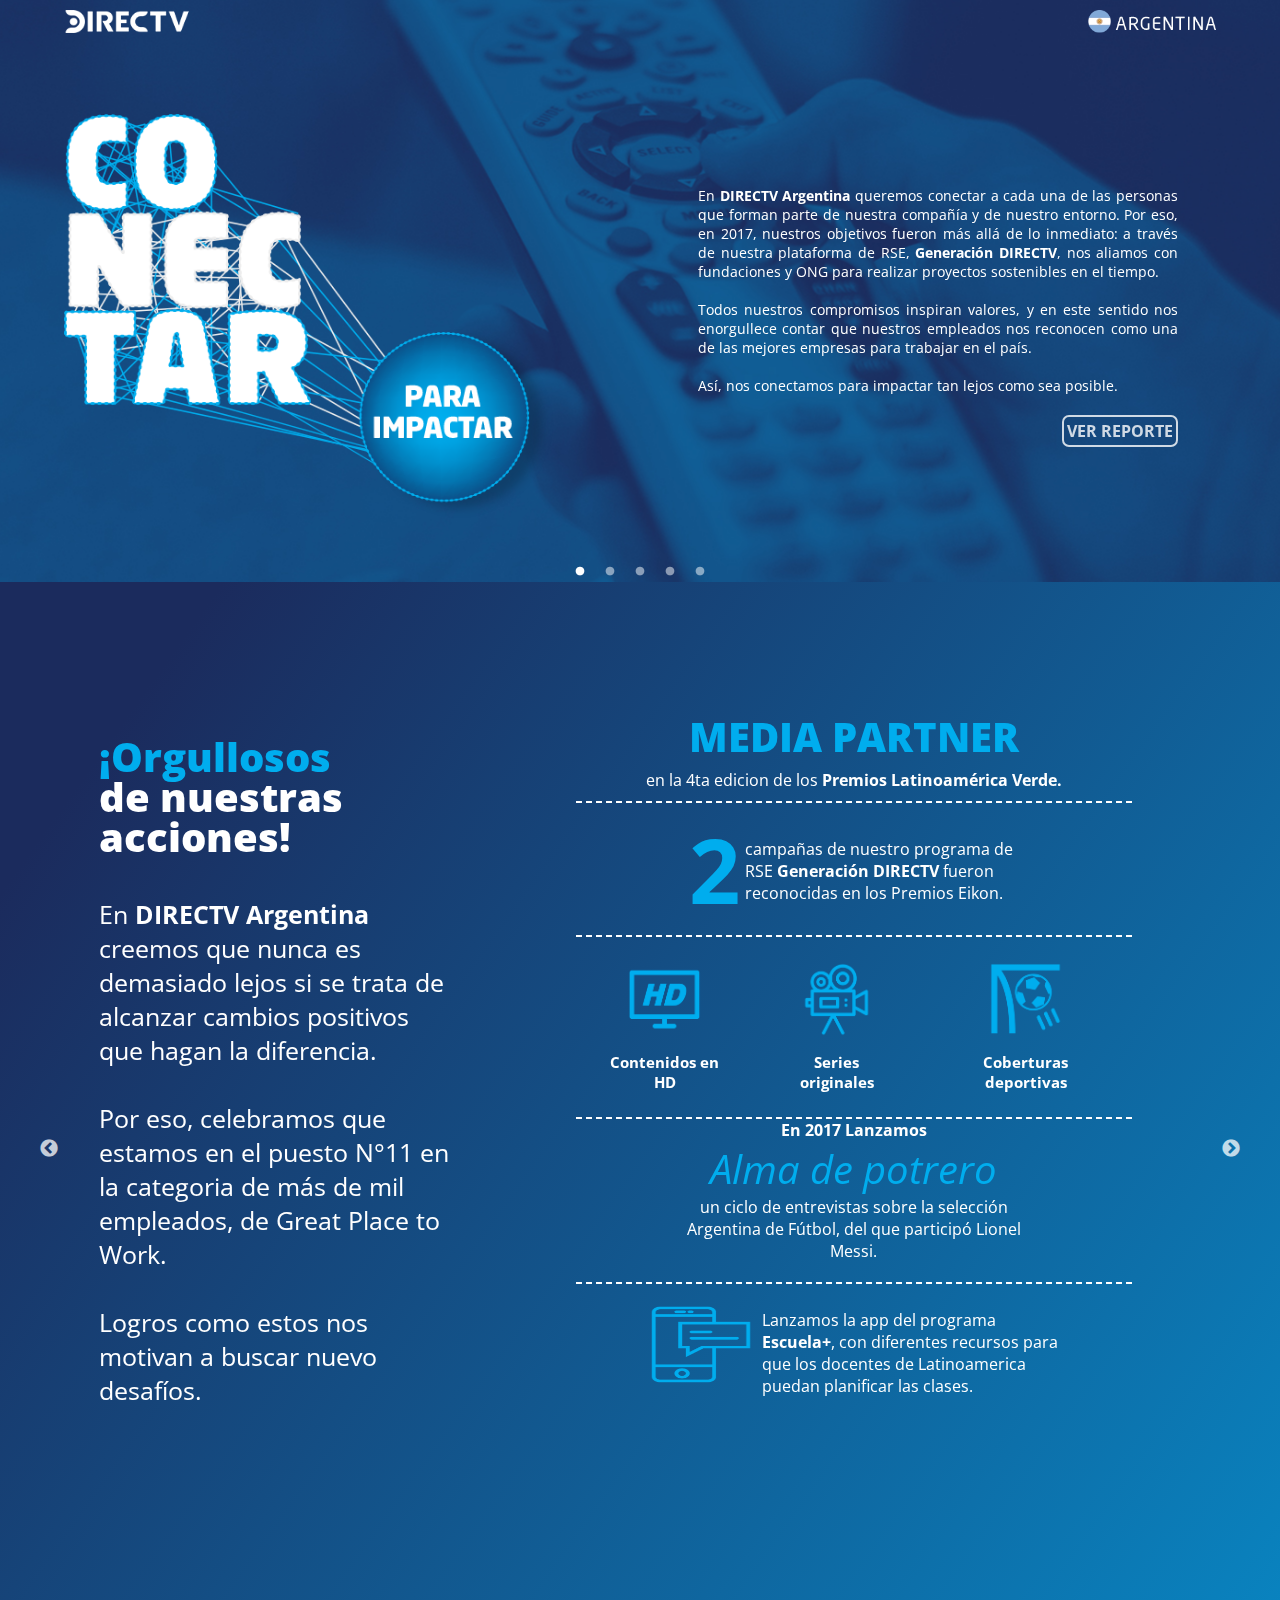
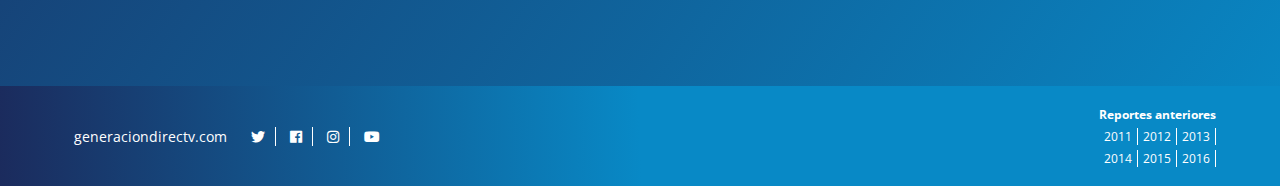
==== commit 0fbf5a93: "changes 7pm" ====
--- a/argentina/index.html
+++ b/argentina/index.html
@@ -41,7 +41,7 @@
         </div> 
         <div class="right">
           <span class="desc">
-              En <b>DIRECTV Argentina</b> queremos conectar a cada una de las personas que forman parte de nuestra compañía y de nuestro entorno. Por eso, en 2017,  nuestros objetivos fueron más allá de lo inmediato: a través de nuestra plataforma de RSE, <b>Generación DIRECTV</b>, nos aliamos con fundaciones y ONG para realizar proyectos sostenibles en el tiempo. <br>
+              En <strong>DIRECTV Argentina</strong> queremos conectar a cada una de las personas que forman parte de nuestra compañía y de nuestro entorno. Por eso, en 2017,  nuestros objetivos fueron más allá de lo inmediato: a través de nuestra plataforma de RSE, <strong>Generación DIRECTV</strong>, nos aliamos con fundaciones y ONG para realizar proyectos sostenibles en el tiempo. <br>
               <br>
               Todos nuestros compromisos inspiran valores, y en este sentido nos enorgullece contar que nuestros empleados nos reconocen como una de las mejores empresas para trabajar en el país. <br>
               <br>
@@ -118,7 +118,7 @@
                 <div class="desc">
                   <h3>¡Orgullosos<span> <br>
                   de nuestras acciones!</span></h3>
-                  <p>En <b>DIRECTV Argentina</b> creemos que nunca es demasiado lejos si se trata de alcanzar cambios positivos que hagan la diferencia.<br> <br> 
+                  <p>En <strong>DIRECTV Argentina</strong> creemos que nunca es demasiado lejos si se trata de alcanzar cambios positivos que hagan la diferencia.<br> <br> 
 
                   Por eso, celebramos que estamos en el puesto N°11 en la categoria de más de mil empleados, de Great Place to Work. <br><br> 
                   Logros como estos nos motivan a buscar nuevo desafíos.
@@ -127,11 +127,11 @@
                 <div class="infografia">
                     <div class="row isColumn first">
                       <h3>MEDIA PARTNER</h3>
-                      <span>en la 4ta edicion de los <b>Premios Latinoamérica Verde.</b></span>
+                      <span>en la 4ta edicion de los <strong>Premios Latinoamérica Verde.</strong></span>
                     </div>
                     <div class="row isRow second">
                         <h1>2</h1>
-                        <p>campañas de nuestro programa de RSE <b>Generación DIRECTV</b> fueron reconocidas en los Premios Eikon.</p>
+                        <p>campañas de nuestro programa de RSE <strong>Generación DIRECTV</strong> fueron reconocidas en los Premios Eikon.</p>
                     </div>
                      <div class="row isRow">
                         <div class="each">
@@ -148,13 +148,13 @@
                         </div>
                     </div>
                     <div class="row isColumn forth">
-                      <b>En 2017 Lanzamos</b>
+                      <strong>En 2017 Lanzamos</strong>
                       <em>Alma de potrero</em>
                       <span>un ciclo de entrevistas sobre la selección Argentina de Fútbol, del que participó Lionel Messi.</span>
                     </div>
                     <div class="row isRow fifth">
                       <img src="img/iconos_dtv-30.png">
-                      <span>Lanzamos la app del programa <b>Escuela+</b>, con diferentes recursos para que los docentes de Latinoamerica puedan planificar las clases.
+                      <span>Lanzamos la app del programa <strong>Escuela+</strong>, con diferentes recursos para que los docentes de Latinoamerica puedan planificar las clases.
                       </span>
                     </div>
                 </div>
@@ -166,7 +166,7 @@
                 <div class="desc">
                   <h3>Llevamos Escuela+ <span> <br>
                   cada vez mas lejos</span></h3>
-                  <p>Realizamos una verdadera expedición para anunciar la llegada de <b>Escuela+</b> a más de 123 escuelas rurales del norte argentino, con el objetivo de complementar la enseñanza y mejorar su conectividad acortando la brecha digital. <br> 
+                  <p>Realizamos una verdadera expedición para anunciar la llegada de <strong>Escuela+</strong> a más de 123 escuelas rurales del norte argentino, con el objetivo de complementar la enseñanza y mejorar su conectividad acortando la brecha digital. <br> 
 
                   Además, capacitamos a docentes para que puedan aplicar los recursos del programa educativo en la Base Esperanza de la Antártida Argentina.
                   </p>
@@ -180,7 +180,7 @@
                         <img src="img/iconos_dtv-17.png">
                       <div class="grafItemC">
                         <h3>123 ESCUELAS</h3>
-                        <span>rurales con Salta contarán en el futuro con <b>Escuela+</b>. La implementacion inicio en 2017 y continúa en la actualidad.</span>
+                        <span>rurales con Salta contarán en el futuro con <strong>Escuela+</strong>. La implementacion inicio en 2017 y continúa en la actualidad.</span>
                       </div>
                     </div>    
                     <div class="grafItemC">
@@ -210,7 +210,7 @@
                        
                         <div class="grafItemC">
                         <h3>693 ESCUELAS</h3>
-                          <span>ya cuentan con el servicio <b>Escuela+</b> en todo el país.</span>
+                          <span>ya cuentan con el servicio <strong>Escuela+</strong> en todo el país.</span>
                         </div>
                     </div>  
                   </div>
@@ -225,7 +225,7 @@
                     </div>
                     <div class="circItem">
                       <span>SOCIOS</span>
-                        <b>Escuela+</b>  cuenta con la tecnología satelital de <b>DIRECTV</b> y el contenido educativo de Discovery en la Escuela, National Geographic, Takeoff Media, Torneos y Disney.
+                        <strong>Escuela+</strong>  cuenta con la tecnología satelital de <strong>DIRECTV</strong> y el contenido educativo de Discovery en la Escuela, National Geographic, Takeoff Media, Torneos y Disney.
                     </div>
                    <img src="img/escuela.png" alt="">
                   </div>
@@ -233,7 +233,7 @@
                     <div class="testItem">
                       <img src="img/proge_salta.png" alt="">
                       <div class="text">
-                        <span><b>Aldo Palacios</b>, director de la escuela N° 4526 
+                        <span><strong>Aldo Palacios</strong>, director de la escuela N° 4526 
                           <br>El Rosal, en Salta.</span>
                         <br>
                         <em>“De a poco nos vamos familiarizando y logrando mejores resultados en el aprendizaje de los alumnos. Las herramientas del programa facilitan nuestro trabajo”.</em>
@@ -242,7 +242,7 @@
                     <div class="testItem">
                       <img src="img/maestros_antartida.png" alt="">
                       <div class="text">
-                        <span><b>Víctor Navarro Salazar y Mariana Ibarra</b>, docentes en la Antártida.</span>
+                        <span><strong>Víctor Navarro Salazar y Mariana Ibarra</strong>, docentes en la Antártida.</span>
                         <br>
                         <em>“El programa Escuela+ va a ser muy importante para nuestro trabajo diario, porque complementa las clases”. </em>
                       </div>
@@ -256,7 +256,7 @@
                 <div class="desc">
                   <h3>II Congreso Escuela+, <span> <br>
                   el evento destacado del año</span></h3>
-                  <p>Por primera vez en Argentina, realizamos el II Congreso Iberoamericano <b>Escuela+</b> “Multipantallas en el aula”, con reconocidos oradores del ambiente académico internacional. <br> 
+                  <p>Por primera vez en Argentina, realizamos el II Congreso Iberoamericano <strong>Escuela+</strong> “Multipantallas en el aula”, con reconocidos oradores del ambiente académico internacional. <br> 
                   <br>
                   Más de 500 personas participaron del evento sobre educación, que superó expectativas y tuvo una gran difusión.
                   </p>
@@ -283,9 +283,9 @@
                 <div class="desc">
                   <h3>Impulsamos el cine <span> <br>
                   en la region</span></h3>
-                  <p>Fuimos parte de la segunda edición del <b>Festival Académico de Cine Universitario (FACIUNI)</b>, que impulsa el cine en la región y promueve la formación de futuros cineastas. En Argentina, el evento contó con la presencia del director de cine y ganador del Oscar, Juan José Campanella, que brindó una masterclass para estudiantes de cine. <br>
+                  <p>Fuimos parte de la segunda edición del <strong>Festival Académico de Cine Universitario (FACIUNI)</strong>, que impulsa el cine en la región y promueve la formación de futuros cineastas. En Argentina, el evento contó con la presencia del director de cine y ganador del Oscar, Juan José Campanella, que brindó una masterclass para estudiantes de cine. <br>
                     <br>
-                  Además, se difundieron los cortos ganadores de la cuarta edición del certamen <b>DIRECTV Cinema+</b>, un concurso que premia con dinero y becas de estudio a jóvenes universitarios. 
+                  Además, se difundieron los cortos ganadores de la cuarta edición del certamen <strong>DIRECTV Cinema+</strong>, un concurso que premia con dinero y becas de estudio a jóvenes universitarios. 
                   </p>
                 </div>
                 <div class="infografia">
@@ -297,7 +297,7 @@
                   <div class="circulos">
                     <div class="circItem">
                       <span>SOCIOS</span>
-                     <b>DIRECTV Cinema+</b> es el compromiso de nuestra compañía y socios como Sundance Channel y Creative Artists Agency.
+                     <strong>DIRECTV Cinema+</strong> es el compromiso de nuestra compañía y socios como Sundance Channel y Creative Artists Agency.
                     </div>
                     
                    <img class="cine1" src="img/cine1.png" alt="">
@@ -307,7 +307,7 @@
                     <div class="testItem">
                       <img src="img/campanella_test.png" alt="">
                       <div class="text">
-                        <span><b>Juan José Campanella</b>, director de cine y ganador del Oscar.</span>
+                        <span><strong>Juan José Campanella</strong>, director de cine y ganador del Oscar.</span>
                         <br>
                         <em>"El cine latinoamericano ha ido creciendo aceleradamente a lo largo de los años debido al desarrollo del talento de nuestros cineastas y su habilidad para contar historias propias".</em>
                       </div>
@@ -324,7 +324,7 @@
                   <p>
                   A través de nuestros voluntarios donamos horas a organizaciones sociales que en distintos puntos del país contribuyen con proyectos sostenibles para los que más necesitan. <br>
                   <br>
-                  Como en Santa Fe, que realizamos mejoras en la casa de Valentín Olmedo, un jugador de la Selección Nacional de Fútbol en silla de ruedas, y esta acción nos permitió concientizar sobre la problemática de la discapacidad. También fuimos parte de la acción de voluntariado regional <b>Piedra, Papel, Tijera</b> en Perú, que les llevó soluciones a las familias afectadas por los aludes. 
+                  Como en Santa Fe, que realizamos mejoras en la casa de Valentín Olmedo, un jugador de la Selección Nacional de Fútbol en silla de ruedas, y esta acción nos permitió concientizar sobre la problemática de la discapacidad. También fuimos parte de la acción de voluntariado regional <strong>Piedra, Papel, Tijera</strong> en Perú, que les llevó soluciones a las familias afectadas por los aludes. 
                   </p>
                 </div>
                 <div class="infografia">
@@ -340,7 +340,7 @@
                     </div>
                     <div class="circItem">
                       <span>VALOR</span>
-                        Por quinto año consecutivo <b>DIRECTV Argentina</b> fue elegida como la empresa más solidaria de Vicente López, gracias a las iniciativas que desarrolló en esa comunidad. 
+                        Por quinto año consecutivo <strong>DIRECTV Argentina</strong> fue elegida como la empresa más solidaria de Vicente López, gracias a las iniciativas que desarrolló en esa comunidad. 
                     </div>
                    <img class="volun1" src="img/voluntarios.png" alt="">
                   </div>    
@@ -363,7 +363,7 @@
     </div>
       
       <div class="reports">
-        <b>Reportes anteriores</b>
+        <strong>Reportes anteriores</strong>
         <div class="years">
           <a class="bRight" href="http://directvsustentable.com/argentina/reportes/DIRECTV_RSE_2011.pdf">2011</a>
           <a class="bRight" href="http://directvsustentable.com/argentina/reportes/directvrse/">2012</a>
--- a/argentina/css/main.css
+++ b/argentina/css/main.css
@@ -306,6 +306,7 @@
 	font-size: 26px;
 	margin-bottom: 10px;
 	font-weight: 800;
+	text-align:  left;
 }
 
 .slider .item4 .upper .desc h3{
@@ -571,6 +572,8 @@
 width: 52%;
 
 font-size: 25px;
+
+text-align: left;
 }
 
 .resumen .desc h3 {
@@ -582,11 +585,15 @@
 line-height: 40px;
 	
 text-align: left;
+	
+font-weight: 800;
 }
 
 .resumen .desc span {
 	
 color: white;
+	
+/* font-weight: 800; */
 }
 
 .resumen .infografia {
@@ -665,6 +672,8 @@
 display: flex;
 
 color: #00adee;
+
+font-weight: 800;
 }
 
 .isRow {
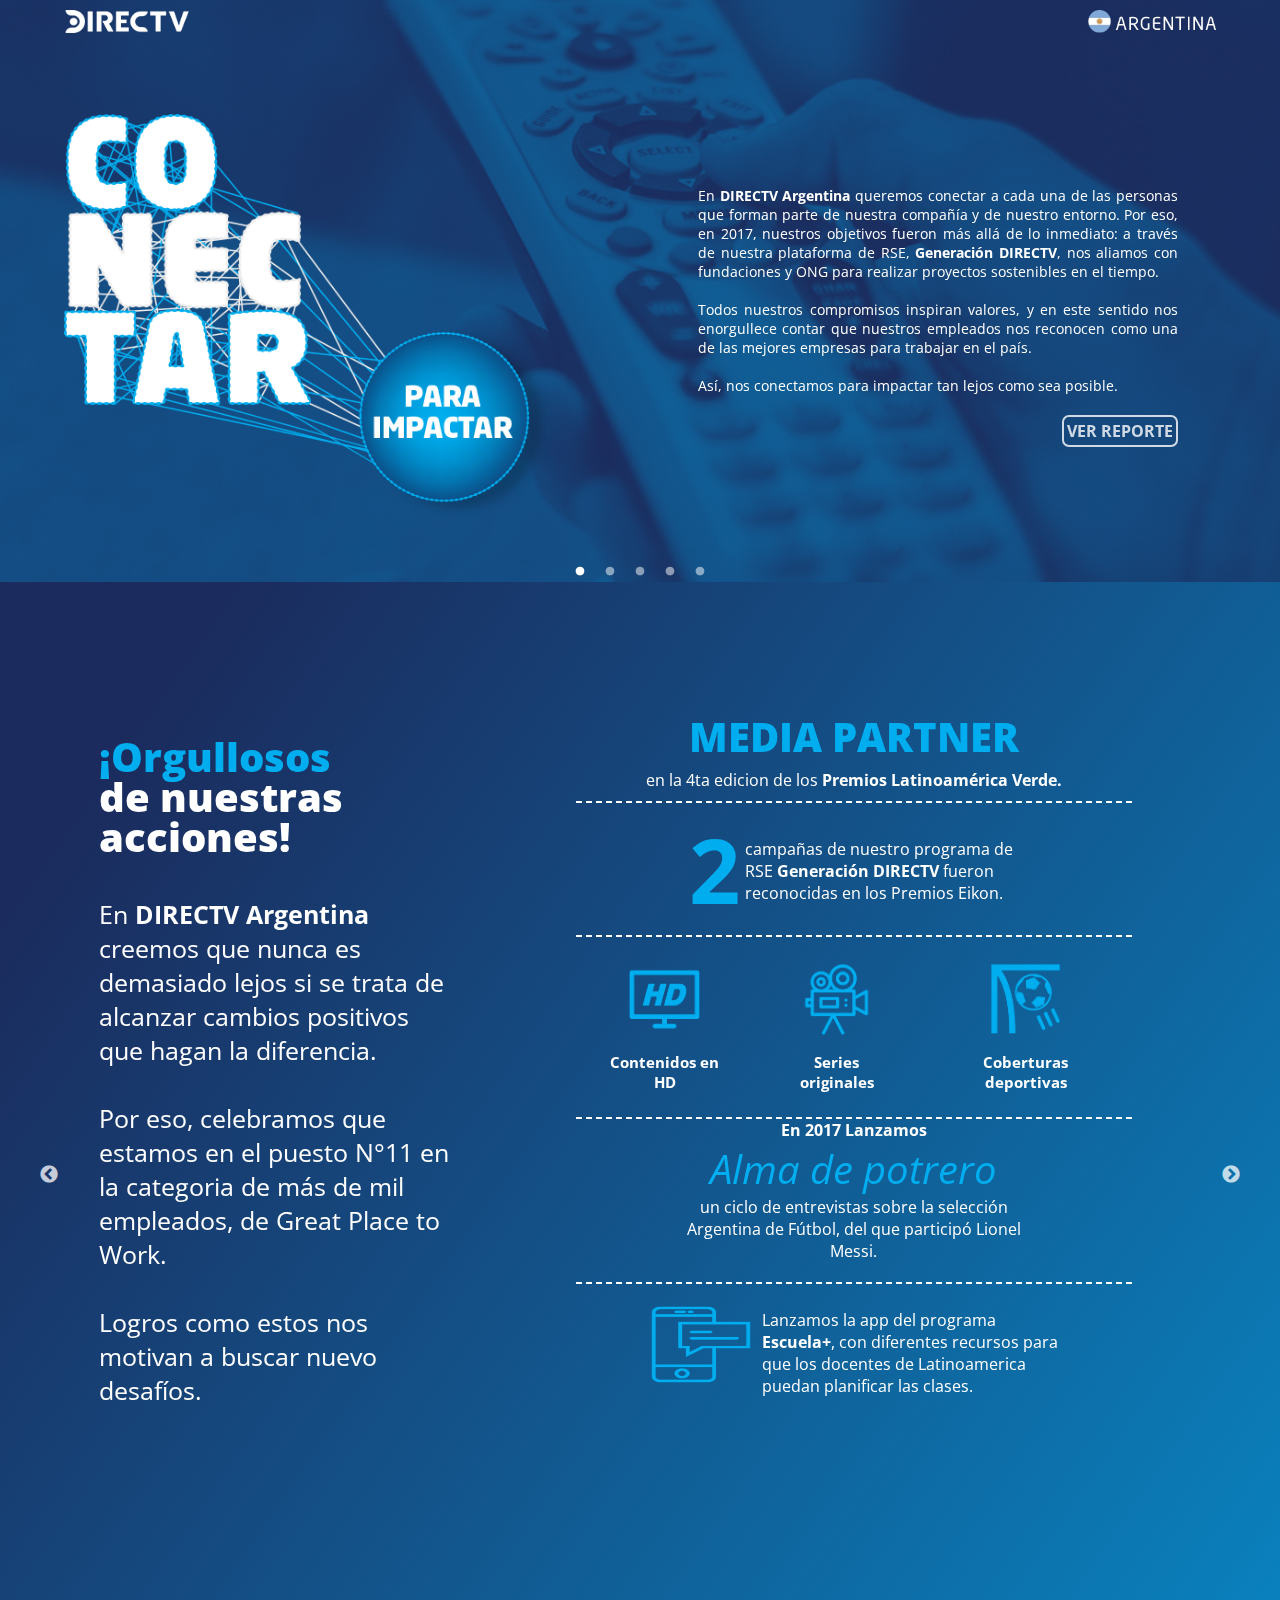
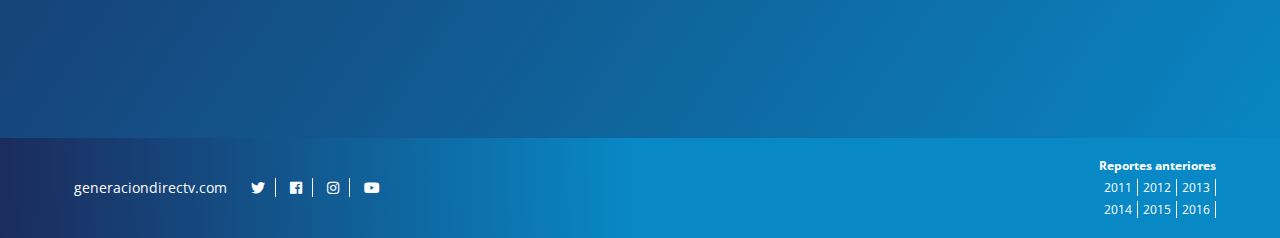
==== commit 9b74c2af: "argentina cambios 24/6" ====
--- a/argentina/index.html
+++ b/argentina/index.html
@@ -56,7 +56,7 @@
     <div class="menuHolder school">
       <div class="left">
          <h3>LLEVAMOS ESCUELA+ <span> <br>
-                  CADA VEZ MAS LEJOS</span></h3>        
+                  CADA VEZ MÁS LEJOS</span></h3>        
         <div class="buttons">
               <a href="#" onclick="school()">Ver más</a>
               <!-- <a href="">VER VIDEO</a> -->
@@ -70,7 +70,7 @@
     <div class="menuHolder visor">
       <div class="left">
          <h3>II CONGRESO ESCUELA+,<span> <br>
-                  EL EVENTO DESTACADO DEL AÑO</span></h3>       
+                  EL EVENTO DESTACADO <br>DEL AÑO</span></h3>       
         <div class="buttons">
               <a href="#" onclick="visor()">Ver más</a>
               <!-- <a href="">VER VIDEO</a> -->
@@ -84,7 +84,7 @@
     <div class="menuHolder campanella">
       <div class="left">
          <h3>IMPULSAMOS EL CINE <span> <br>
-                  EN LA REGION</span></h3>        
+                  EN LA REGIÓN</span></h3>        
         <div class="buttons">
               <a href="#" onclick="campanella()">Ver más</a>
               <!-- <a href="">VER VIDEO</a> -->
@@ -165,9 +165,9 @@
               <div class="upper">
                 <div class="desc">
                   <h3>Llevamos Escuela+ <span> <br>
-                  cada vez mas lejos</span></h3>
+                  cada vez más lejos</span></h3>
                   <p>Realizamos una verdadera expedición para anunciar la llegada de <strong>Escuela+</strong> a más de 123 escuelas rurales del norte argentino, con el objetivo de complementar la enseñanza y mejorar su conectividad acortando la brecha digital. <br> 
-
+                      <br> 
                   Además, capacitamos a docentes para que puedan aplicar los recursos del programa educativo en la Base Esperanza de la Antártida Argentina.
                   </p>
                 </div>
@@ -218,14 +218,17 @@
               </div>
               <div class="lower">
                 <h4>CONECTAMOS</h4>
+                <svg id="svg">
+                 <line id="line"/>
+                </svg>
                   <div class="circulos">
                     <div class="circItem">
-                      <span>INNOVACIÓN</span>
-                      Trabajamos con el Ministerio de Educación, Ciencia y Tecnología de la Provincia de Salta y el Ministerio de Educación de Tierra del Fuego.
-                    </div>
-                    <div class="circItem">
-                      <span>SOCIOS</span>
-                        <strong>Escuela+</strong>  cuenta con la tecnología satelital de <strong>DIRECTV</strong> y el contenido educativo de Discovery en la Escuela, National Geographic, Takeoff Media, Torneos y Disney.
+                      <span class="maTop5">INNOVACIÓN</span>
+                      <p>Trabajamos con el Ministerio de Educación, Ciencia y Tecnología de la Provincia de Salta y el Ministerio de Educación de Tierra del Fuego.</p>
+                    </div>
+                    <div class="circItem">
+                      <span class="maTop5">SOCIOS</span>
+                        <p><strong>Escuela+</strong>  cuenta con la tecnología satelital de <strong>DIRECTV</strong> y el contenido educativo de Discovery en la Escuela, National Geographic, Takeoff Media, Torneos y Disney.</p>
                     </div>
                    <img src="img/escuela.png" alt="">
                   </div>
@@ -270,7 +273,7 @@
                   <div class="circulos">
                     <div class="circItem">
                       <span>VALOR</span>
-                      El evento fue reconocido por la Legislatura Porteña como un “Congreso de Interés Educacional de la Ciudad de Buenos Aires”. 
+                      <p>El evento fue reconocido por la Legislatura Porteña como un “Congreso de Interés Educacional de la Ciudad de Buenos Aires”.</p> 
                     </div>
                    <img class="congres1" src="img/congeso1.png" alt="">
                    <img class="congres2" src="img/congreso.png" alt="">
@@ -282,7 +285,7 @@
               <div class="upper">
                 <div class="desc">
                   <h3>Impulsamos el cine <span> <br>
-                  en la region</span></h3>
+                  en la región</span></h3>
                   <p>Fuimos parte de la segunda edición del <strong>Festival Académico de Cine Universitario (FACIUNI)</strong>, que impulsa el cine en la región y promueve la formación de futuros cineastas. En Argentina, el evento contó con la presencia del director de cine y ganador del Oscar, Juan José Campanella, que brindó una masterclass para estudiantes de cine. <br>
                     <br>
                   Además, se difundieron los cortos ganadores de la cuarta edición del certamen <strong>DIRECTV Cinema+</strong>, un concurso que premia con dinero y becas de estudio a jóvenes universitarios. 
@@ -297,7 +300,7 @@
                   <div class="circulos">
                     <div class="circItem">
                       <span>SOCIOS</span>
-                     <strong>DIRECTV Cinema+</strong> es el compromiso de nuestra compañía y socios como Sundance Channel y Creative Artists Agency.
+                     <p class="maTop20"><strong>DIRECTV Cinema+</strong> es el compromiso de nuestra compañía y socios como Sundance Channel y Creative Artists Agency.</p>
                     </div>
                     
                    <img class="cine1" src="img/cine1.png" alt="">
@@ -336,11 +339,13 @@
                   <div class="circulos">
                     <div class="circItem">
                       <span>ALIADOS</span>
-                      Apoyamos a varias organizaciones, como Fundación Sí y Powerchair Football, con las que trabajamos en diferentes iniciativas de responsabilidad social. 
+                      <p>
+                      Apoyamos a varias organizaciones, como Fundación Sí y Powerchair Football, con las que trabajamos en diferentes iniciativas de responsabilidad social. </p>
                     </div>
                     <div class="circItem">
                       <span>VALOR</span>
-                        Por quinto año consecutivo <strong>DIRECTV Argentina</strong> fue elegida como la empresa más solidaria de Vicente López, gracias a las iniciativas que desarrolló en esa comunidad. 
+                      <p>
+                        Por quinto año consecutivo <strong>DIRECTV Argentina</strong> fue elegida como la empresa más solidaria de Vicente López, gracias a las iniciativas que desarrolló en esa comunidad. </p>
                     </div>
                    <img class="volun1" src="img/voluntarios.png" alt="">
                   </div>    
--- a/argentina/css/main.css
+++ b/argentina/css/main.css
@@ -82,6 +82,7 @@
 	display: flex;
 	flex-direction: column;
 	padding: 5vw 5vw;
+	
 }
 
 .left img {
@@ -200,6 +201,15 @@
   	background-size: cover;
 }
 
+.school .left,
+.visor .left,
+.hands .left,
+.campanella .left{
+	-webkit-box-shadow: inset 200px 9px 198px -2px rgba(27,43,93,0.5);
+	-moz-box-shadow: inset 200px 9px 198px -2px rgba(27,43,93,0.5);
+	box-shadow: inset 200px 9px 198px -2px rgba(27,43,93,0.5);
+}
+
 .school h3,
 .visor h3,
 .hands h3,
@@ -210,6 +220,7 @@
 	width: 65%;
 	margin-top: 85px;
 	line-height: 50px;
+	border-radius: 4px;
 }
 
 .school h3 span,
@@ -392,7 +403,7 @@
 	border-radius: 100%;
 	height: 180px;
 	align-items: center;
-	justify-content: center;
+	justify-content: flex-start;
 	text-align: center;
 	font-size: 12px;
 	padding: 15px;
@@ -786,4 +797,29 @@
 .dashedD {
 	border-top: 2px dashed white;
 	border-left:  2px dashed white;
+}
+
+.maTop20 {
+	margin-top: 20px;
+}
+
+.maTop5 {
+	margin-top: 5px;
+}
+
+.upperPart .slick-arrow {
+	display: none !important;
+}
+
+#svg{
+  position: absolute;
+  top: 0;
+  left: 0;
+  width: 100%;
+  height: 100vh;
+}
+
+#line{
+  stroke-width:2px;
+  stroke:rgb(0,0,0);
 }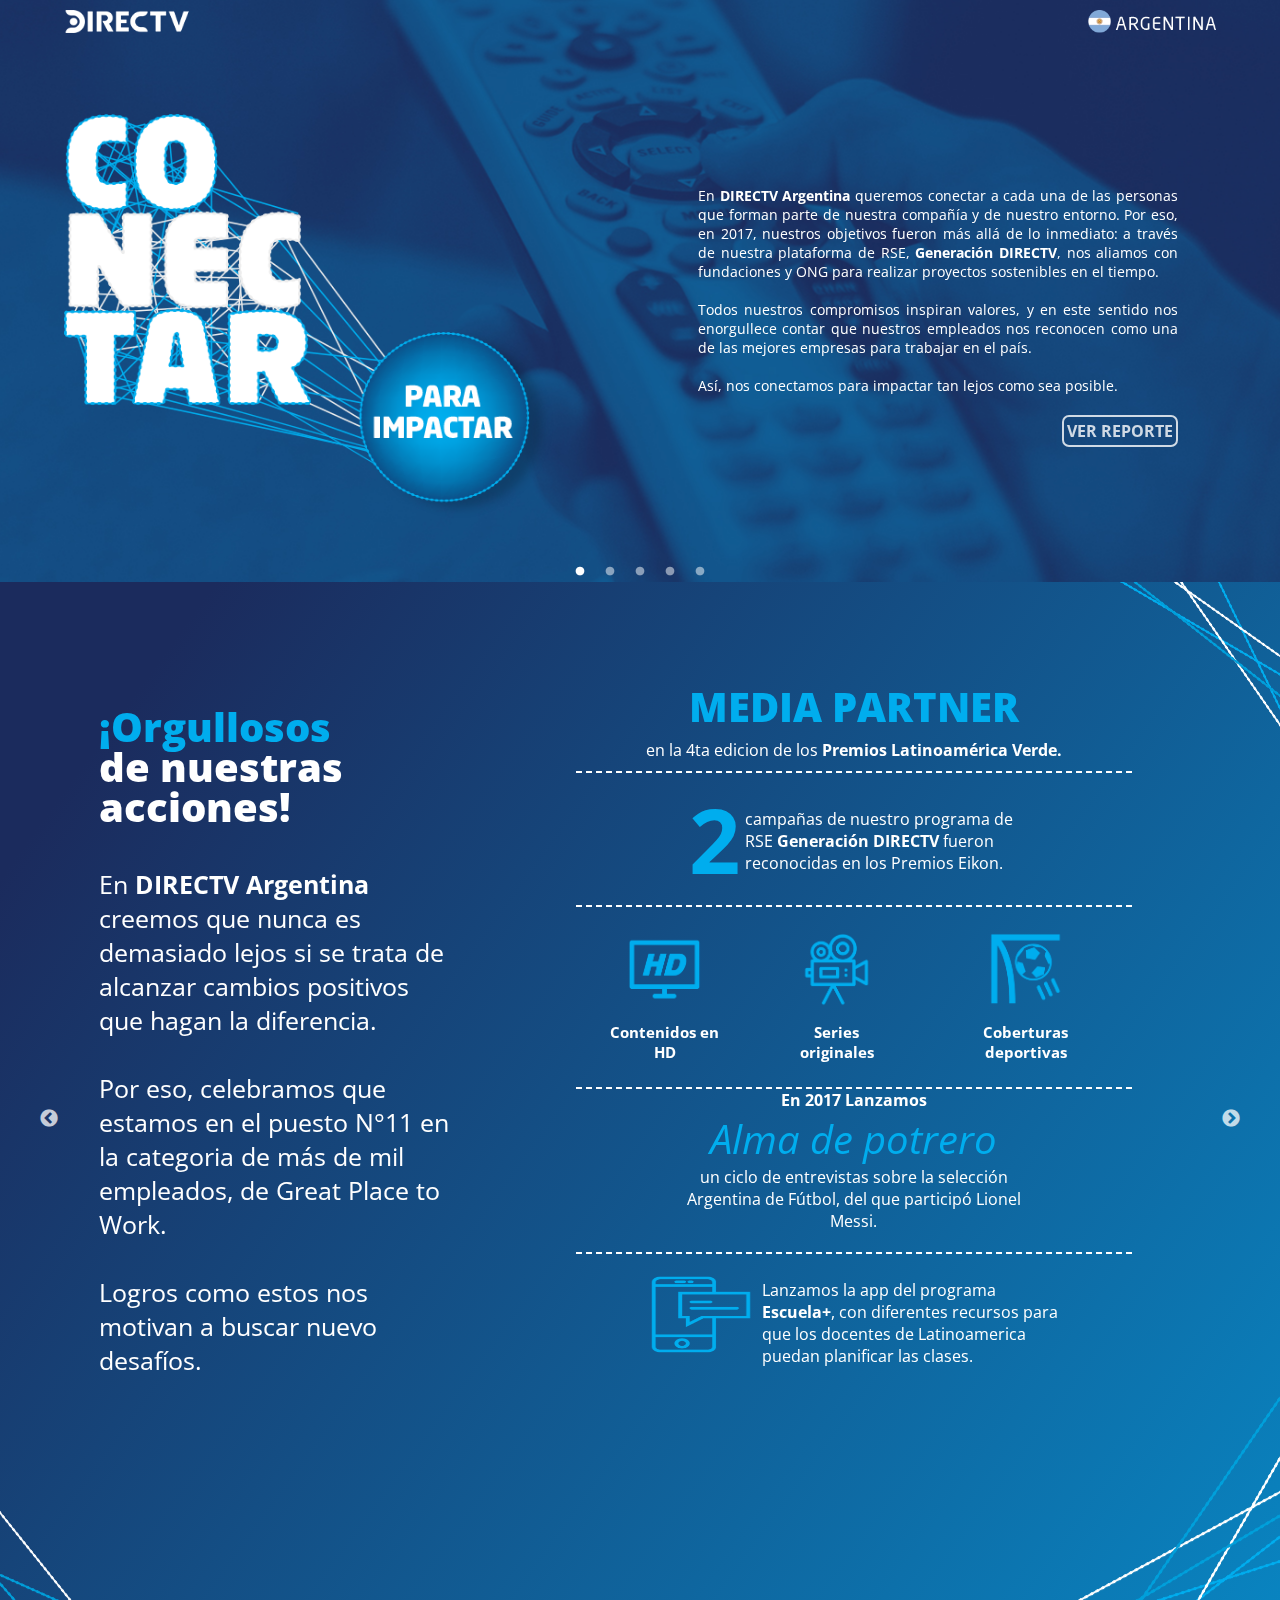
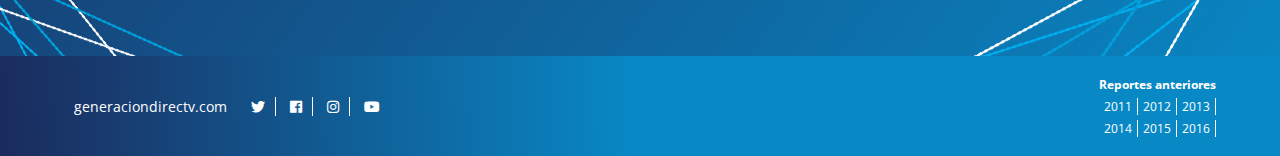
==== commit 6d29f9a2: "the day" ====
--- a/argentina/index.html
+++ b/argentina/index.html
@@ -218,9 +218,6 @@
               </div>
               <div class="lower">
                 <h4>CONECTAMOS</h4>
-                <svg id="svg">
-                 <line id="line"/>
-                </svg>
                   <div class="circulos">
                     <div class="circItem">
                       <span class="maTop5">INNOVACIÓN</span>
--- a/argentina/css/main.css
+++ b/argentina/css/main.css
@@ -20,6 +20,12 @@
 	flex-direction: column;
 	padding: 0 5vw;
 	height: 100%;
+	background: url(../img/lineas.png) no-repeat center center;
+	/*margin-top: 30px;*/
+}
+
+.slick-dotted.slick-slider {
+	margin-bottom: 0;
 }
 
 header {
@@ -205,9 +211,7 @@
 .visor .left,
 .hands .left,
 .campanella .left{
-	-webkit-box-shadow: inset 200px 9px 198px -2px rgba(27,43,93,0.5);
-	-moz-box-shadow: inset 200px 9px 198px -2px rgba(27,43,93,0.5);
-	box-shadow: inset 200px 9px 198px -2px rgba(27,43,93,0.5);
+	background-image: linear-gradient(90deg, rgba(27, 43, 93, .6) 45%, rgba(255,0,0,0) 100%);
 }
 
 .school h3,
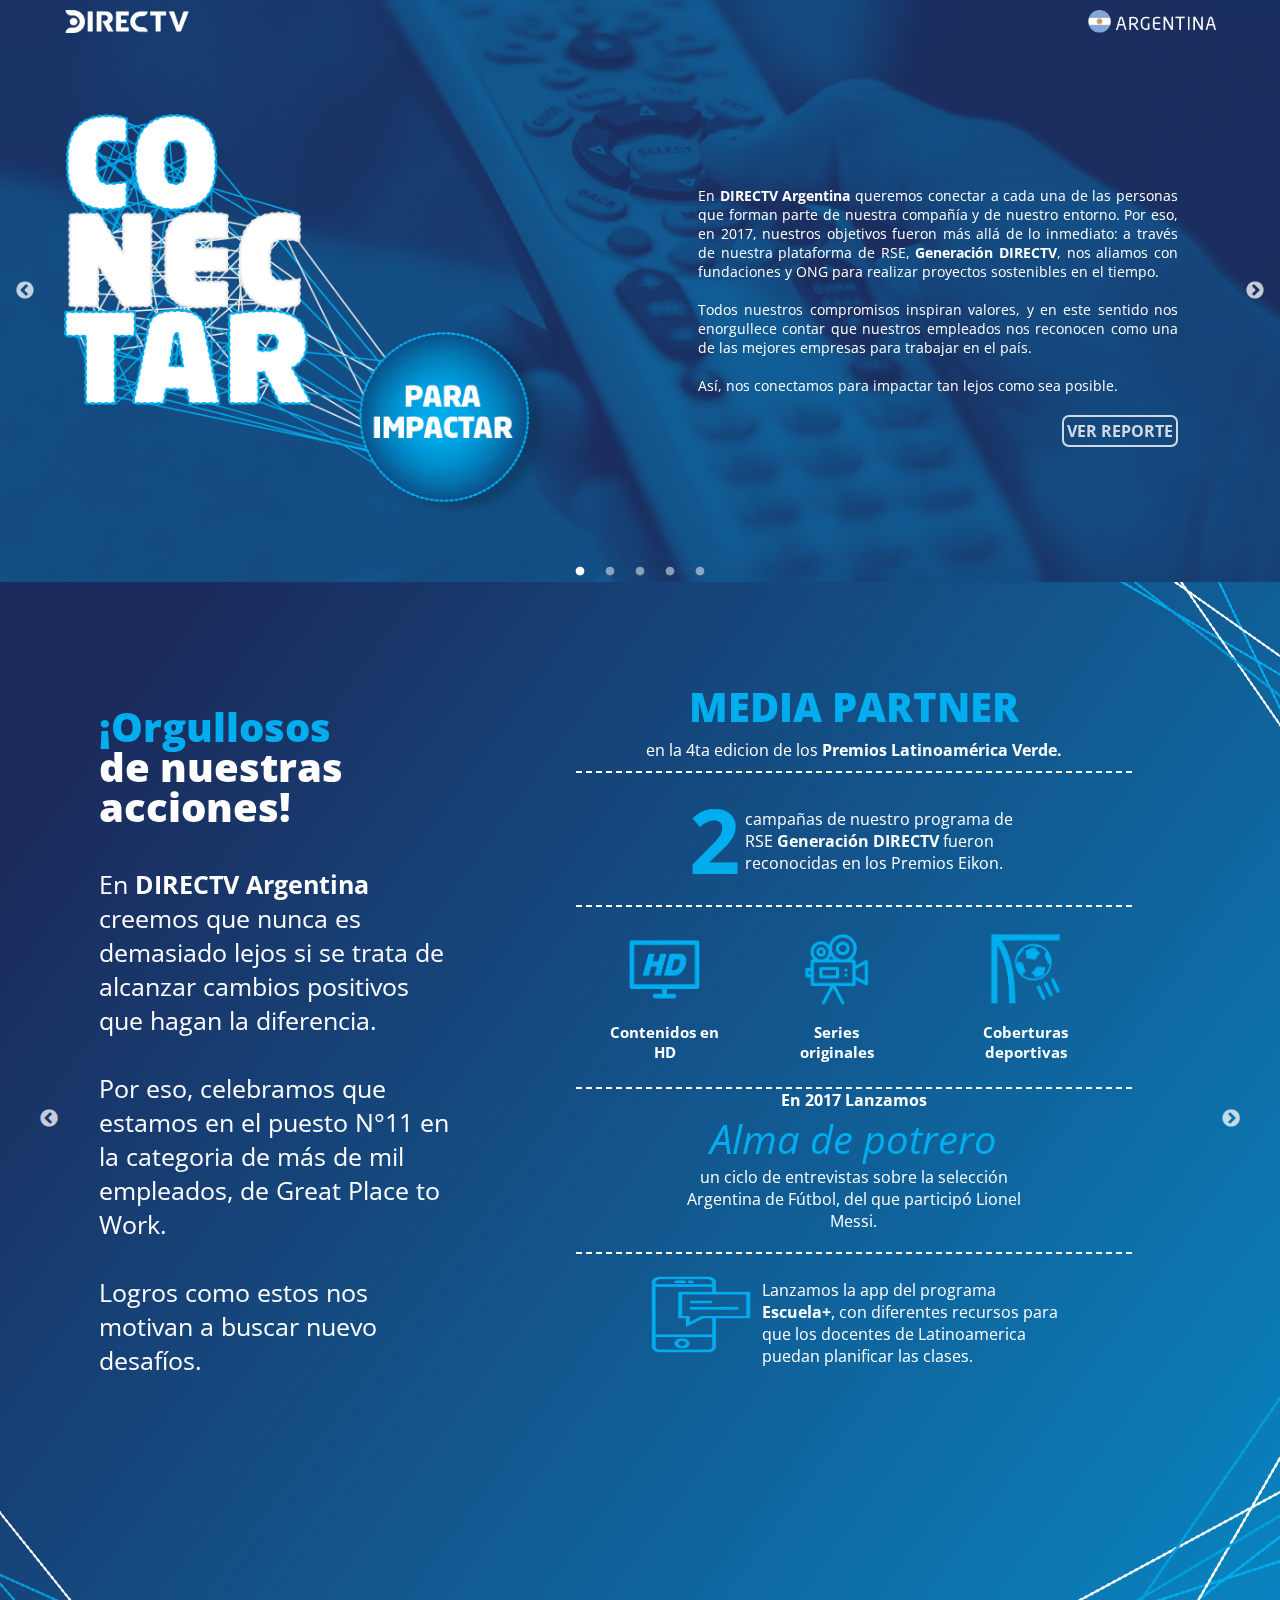
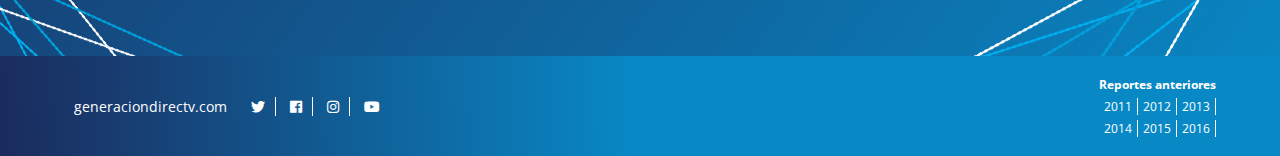
==== commit f63afba1: "update 2/8" ====
--- a/argentina/index.html
+++ b/argentina/index.html
@@ -5,7 +5,7 @@
   <meta charset="utf-8">
   <meta http-equiv="x-ua-compatible" content="ie=edge">
   <title>DIRECTV Argentina | Reporte de sustentabilidad 2017</title>
-  <meta name="description" content="">
+  <meta name="description" content=" La tecnología satelital conecta personas: en este reporte compartimos nuestros compromisos asociados a los Objetivos de Desarrollo Sostenible.">
   <meta name="viewport" content="width=device-width, initial-scale=1, shrink-to-fit=no">
   <meta name="keywords" content="DIRECTV, responsabilidad social, reporte de sustentabilidad, objetivos desarrollo sostenible, ods, rse, voluntariado, medio ambiente, tecnologia, satelital">
 
@@ -48,7 +48,7 @@
               Así, nos conectamos para impactar tan lejos como sea posible. 
             </span>
             <div class="buttons">
-              <a href="">VER REPORTE</a>
+              <a href="pdf/ReporteSustentabilidad_Argentina2017.pdf" target="_blank">VER REPORTE</a>
               <!-- <a href="">VER VIDEO</a> -->
           </div>
         </div>     
@@ -374,7 +374,7 @@
         <div class="years">  
           <a class="bRight" href="http://directvsustentable.com/argentina/reportes/reporte_2014/index.html#p=1">2014</a>
           <a class="bRight" href="http://directvsustentable.com/argentina/reportes/Reporte_2015/">2015</a>
-          <a class="bRight" href="#">2016</a>
+          <a class="bRight" href="http://directvsustentable.com/argentina/2016/">2016</a>
         </div>
 
       </div>   
--- a/argentina/css/main.css
+++ b/argentina/css/main.css
@@ -811,8 +811,13 @@
 	margin-top: 5px;
 }
 
-.upperPart .slick-arrow {
-	display: none !important;
+.upperPart .slick-next {
+    right: 15px;
+}
+
+.upperPart .slick-prev {
+    left: 15px;
+    z-index: 1;
 }
 
 #svg{
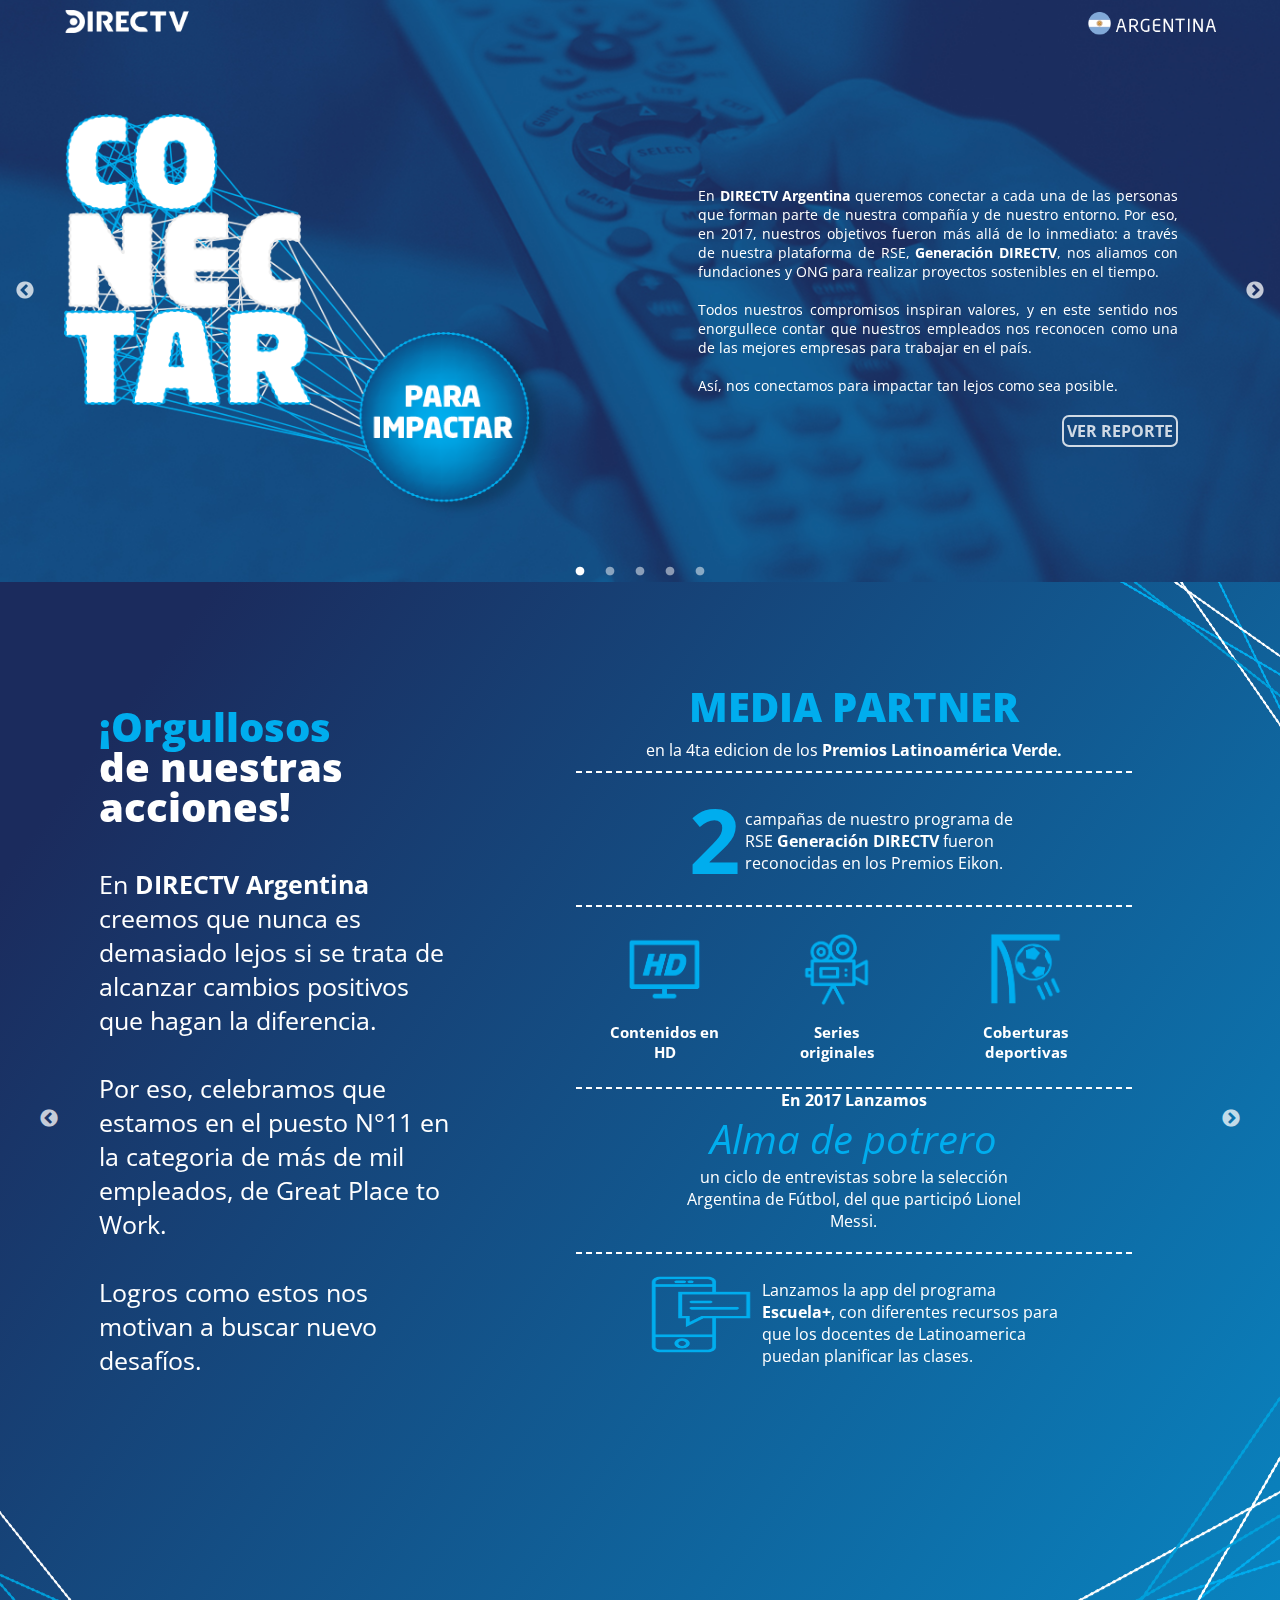
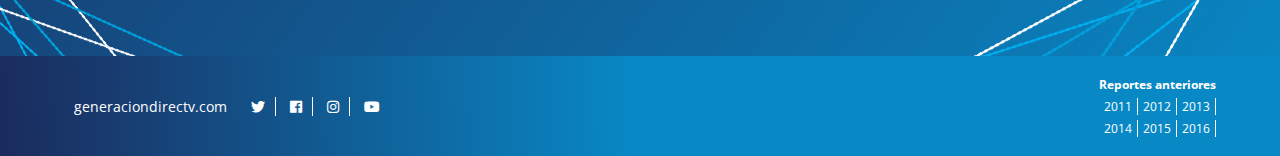
==== commit 9416d5de: "argentina mobile" ====
--- a/argentina/index.html
+++ b/argentina/index.html
@@ -19,6 +19,7 @@
   <link rel="stylesheet" type="text/css" href="js/slick/slick-theme.css"/>
   <link rel="stylesheet" type="text/css" href="js/slick/slick.css"/>
   <link rel="stylesheet" href="css/main.css">
+  <link rel="stylesheet" href="css/mobile.css">
 </head>
 
 <body>  
@@ -27,10 +28,100 @@
     <header>
       <a href="" class="logo"><img src="img/logo.png" alt=""></a>
       <div class="country">
-        <img src="img/ARG.png" alt="">       
+        <img src="img/ARG.png" alt="">
+      <a href="#" class="menu-bar">
+        <i class="fas fa-bars"></i>       
+      </a>
       </div>
     </header>
-
+    <ul class="menuMobile">
+      <li class=""><a href="#"></a></li>
+      <li class=""><a href="#"></a></li>
+      <li class=""><a href="#"></a></li>
+      <li class=""><a href="#"></a></li>
+    </ul>
+    <div class="upperMobile">
+      <div class="menuHolder resumenMob">
+          <img src="img/conectar.png" alt="">  
+          <span class="desc">
+              En <strong>DIRECTV Argentina</strong> queremos conectar a cada una de las personas que forman parte de nuestra compañía y de nuestro entorno. Por eso, en 2017,  nuestros objetivos fueron más allá de lo inmediato: a través de nuestra plataforma de RSE, <strong>Generación DIRECTV</strong>, nos aliamos con fundaciones y ONG para realizar proyectos sostenibles en el tiempo. <br>
+              <br>
+              Todos nuestros compromisos inspiran valores, y en este sentido nos enorgullece contar que nuestros empleados nos reconocen como una de las mejores empresas para trabajar en el país. <br>
+              <br>
+              Así, nos conectamos para impactar tan lejos como sea posible. 
+            </span>
+            <div class="buttons">
+              <a href="pdf/ReporteSustentabilidad_Argentina2017.pdf" target="_blank">VER REPORTE</a>
+              <!-- <a href="">VER VIDEO</a> -->
+            </div>        
+        
+      </div>
+       <div class="menuHolder campanellaMob">
+          <img src="img/conectar.png" alt="">  
+          <span class="desc">
+              En <strong>DIRECTV Argentina</strong> queremos conectar a cada una de las personas que forman parte de nuestra compañía y de nuestro entorno. Por eso, en 2017,  nuestros objetivos fueron más allá de lo inmediato: a través de nuestra plataforma de RSE, <strong>Generación DIRECTV</strong>, nos aliamos con fundaciones y ONG para realizar proyectos sostenibles en el tiempo. <br>
+              <br>
+              UNO
+            </span>
+            <div class="buttons">
+              <a href="pdf/ReporteSustentabilidad_Argentina2017.pdf" target="_blank">VER REPORTE</a>
+              <!-- <a href="">VER VIDEO</a> -->
+            </div>        
+        
+      </div>
+       <div class="menuHolder visorMob">
+          <img src="img/conectar.png" alt="">  
+          <span class="desc">
+              En <strong>DIRECTV Argentina</strong> queremos conectar a cada una de las personas que forman parte de nuestra compañía y de nuestro entorno. Por eso, en 2017,  nuestros objetivos fueron más allá de lo inmediato: a través de nuestra plataforma de RSE, <strong>Generación DIRECTV</strong>, nos aliamos con fundaciones y ONG para realizar proyectos sostenibles en el tiempo. <br>
+              <br>
+             DOS
+            </span>
+            <div class="buttons">
+              <a href="pdf/ReporteSustentabilidad_Argentina2017.pdf" target="_blank">VER REPORTE</a>
+              <!-- <a href="">VER VIDEO</a> -->
+            </div>        
+        
+      </div>
+     <div class="menuHolder handsMob">
+          <img src="img/conectar.png" alt="">  
+          <span class="desc">
+              En <strong>DIRECTV Argentina</strong> queremos conectar a cada una de las personas que forman parte de nuestra compañía y de nuestro entorno. Por eso, en 2017,  nuestros objetivos fueron más allá de lo inmediato: a través de nuestra plataforma de RSE, <strong>Generación DIRECTV</strong>, nos aliamos con fundaciones y ONG para realizar proyectos sostenibles en el tiempo. <br>
+              <br>
+              TRES 
+            </span>
+            <div class="buttons">
+              <a href="pdf/ReporteSustentabilidad_Argentina2017.pdf" target="_blank">VER REPORTE</a>
+              <!-- <a href="">VER VIDEO</a> -->
+            </div>        
+        
+      </div>
+       <div class="menuHolder schoolMob">
+          <img src="img/conectar.png" alt="">  
+          <span class="desc">
+              En <strong>DIRECTV Argentina</strong> queremos conectar a cada una de las personas que forman parte de nuestra compañía y de nuestro entorno. Por eso, en 2017,  nuestros objetivos fueron más allá de lo inmediato: a través de nuestra plataforma de RSE, <strong>Generación DIRECTV</strong>, nos aliamos con fundaciones y ONG para realizar proyectos sostenibles en el tiempo. <br>
+              <br>
+              CUATRO
+            </span>
+            <div class="buttons">
+              <a href="pdf/ReporteSustentabilidad_Argentina2017.pdf" target="_blank">VER REPORTE</a>
+              <!-- <a href="">VER VIDEO</a> -->
+            </div>        
+        
+      </div>
+    </div>
+      <div class="mainContainerMob">
+        <div class="sliderMob">
+          <div class="itemob">CERO</div>
+          <div class="itemob">UNO</div>
+          <div class="itemob">DOS</div>
+          <div class="itemob">TRES</div>
+          <div class="itemob">CUATRO</div>
+          <div class="itemob">CINCO</div>
+          <div class="itemob">SEIS</div>
+          <div class="itemob">SIETE</div>
+          <div class="itemob">OCHO</div>
+        </div>
+      </div>
     <!-- upperPart -->
 <div class="upperPart">
     <div class="menuHolder">
@@ -397,6 +488,7 @@
   crossorigin="anonymous"></script>
   <script type="text/javascript" src="js/slick/slick.min.js"></script>
   <script type="text/javascript" src="js/main.js"></script>
+  <script type="text/javascript" src="js/mobile.js"></script>
 </body>
 
 </html>--- a/argentina/css/main.css
+++ b/argentina/css/main.css
@@ -49,6 +49,9 @@
 
 .country {
 	margin-right: 5vw;
+	display:  flex;
+	align-items:  center;
+	justify-content:  space-around;
 }
 
 
@@ -831,4 +834,24 @@
 #line{
   stroke-width:2px;
   stroke:rgb(0,0,0);
+}
+
+.menu-bar {
+	text-decoration: none;
+	color: white;
+	/* width: 75px; */
+	margin-left: 20px;
+	display: none;
+}
+
+
+.menuMobile {
+	display: none;
+	text-decoration: none;
+	list-style-type: none;
+}
+
+.sliderMob,
+.upperMobile {
+	display: none;
 }--- a/argentina/css/mobile.css
+++ b/argentina/css/mobile.css
@@ -0,0 +1,68 @@
+.upperMobile {
+	
+
+}
+
+.upperMobile .menuHolder {
+	
+flex-direction:  column;
+	
+justify-content:  center;
+	
+align-items:  center;
+	
+padding-top: 40px;
+}
+
+.upperMobile .menuHolder img {
+	
+width: 70%;
+}
+
+.upperMobile .menuHolder .buttons {
+	
+justify-content: center;
+}
+
+.upperMobile .menuHolder .desc {
+	
+justify-content: center;
+	
+margin-top: 10px;
+}
+
+@media only screen and (max-width: 768px) {
+	
+	.mainContainer,
+	.upperPart {
+	 	display: none;
+	}
+
+	
+	.sliderMob,
+	.upperMobile,
+	.mainContainerMob,
+	.menu-bar {
+		display: flex;
+	}
+
+	
+	.mainContainerMob {
+		flex-direction: column;
+		padding: 0 5vw;
+		height: 100%;
+		background: url(../img/lineas.png) no-repeat center center;
+	}
+	
+	
+
+}
+
+
+@media only screen and (min-width: 768px) and (max-width: 1024) {
+	
+	.left img {
+	    width: 20em;
+	}
+}
+
